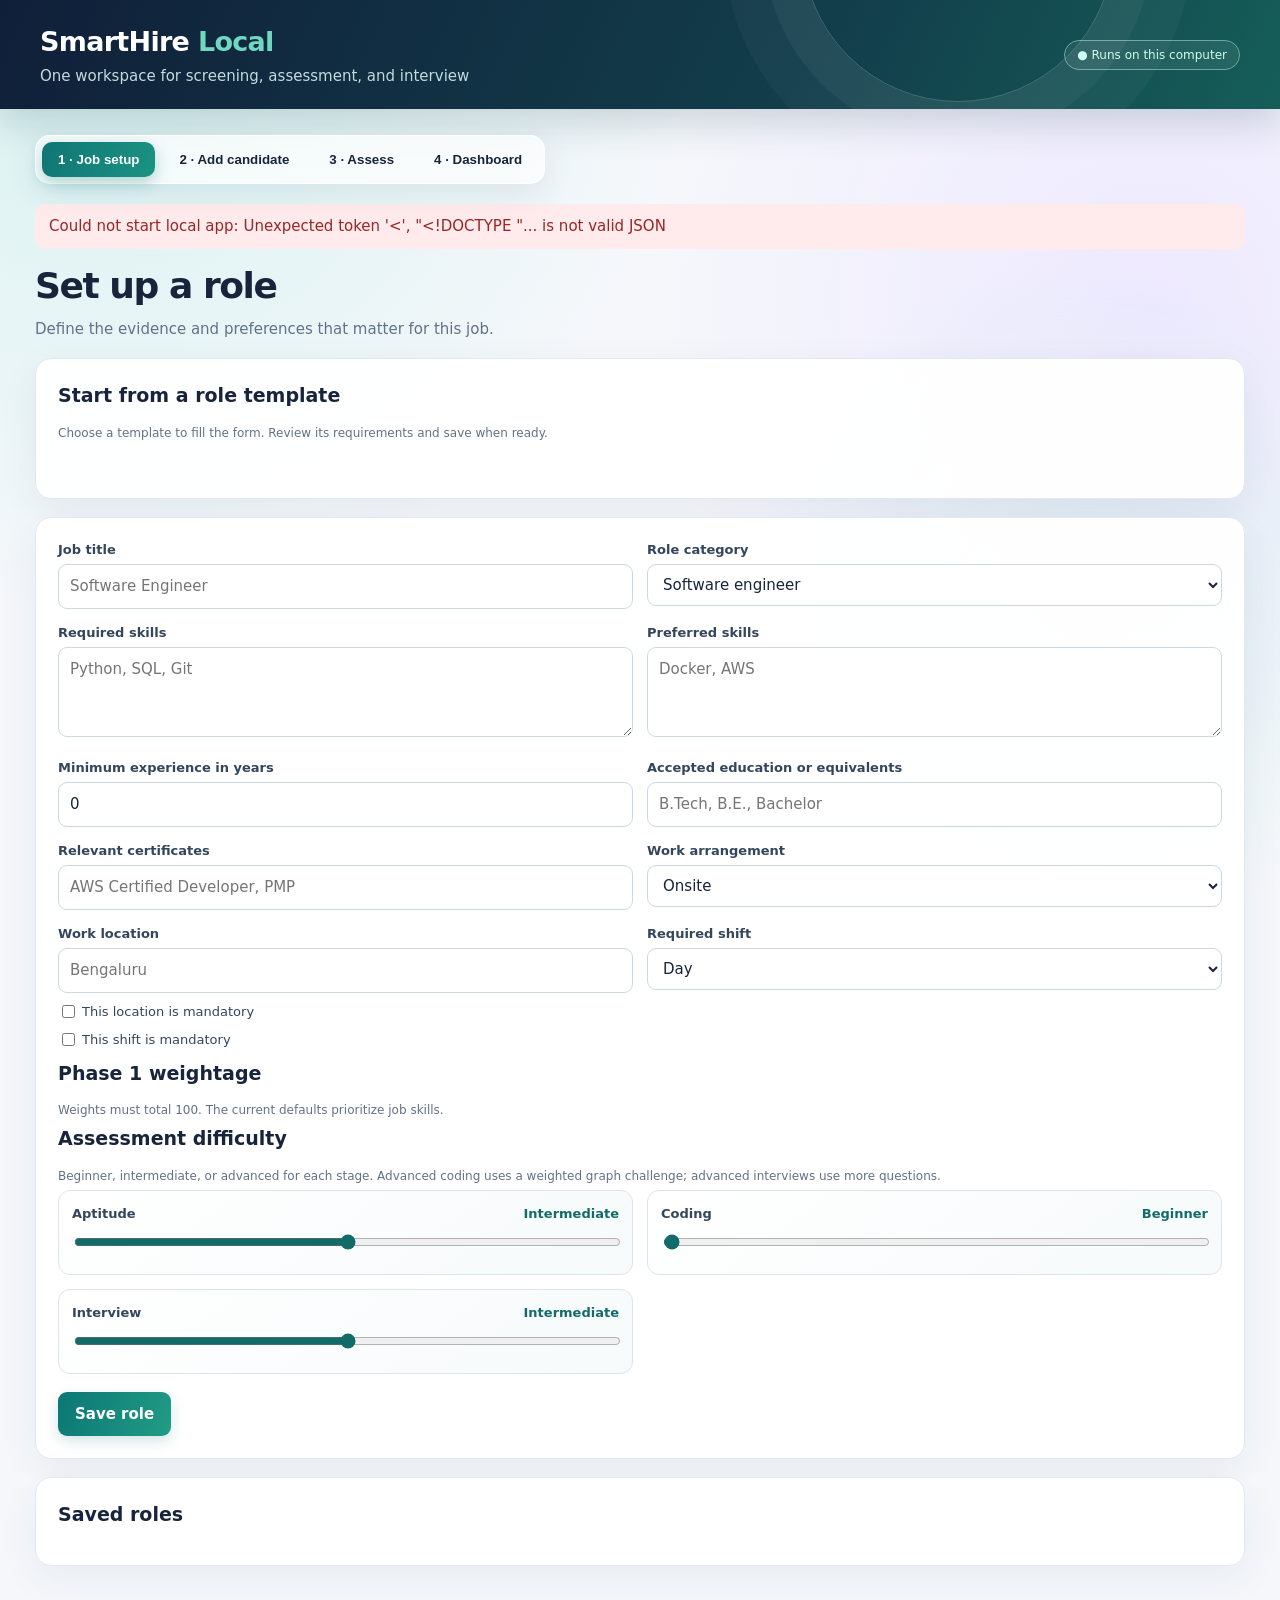
==== app/unified/index.html @ 8191da88 "Initial SmartHire Local project" ====
<!doctype html>
<html lang="en">
<head>
  <meta charset="utf-8">
  <meta name="viewport" content="width=device-width, initial-scale=1">
  <title>SmartHire Local</title>
  <style>
    :root{--ink:#18243b;--muted:#637187;--line:#dce4ec;--brand:#126b69;--soft:#e9f5f2;--bg:#f4f7fa;--white:#fff;--warn:#985d14}
    *{box-sizing:border-box}body{margin:0;background:var(--bg);color:var(--ink);font:15px/1.5 system-ui,Segoe UI,sans-serif}
    header{background:#102e37;color:white;padding:22px max(24px,calc((100vw - 1200px)/2));display:flex;align-items:center;justify-content:space-between;gap:18px}
    header h1{font-size:24px;margin:0;letter-spacing:-.5px}header p{margin:2px 0 0;color:#c3dadd}.badge{border:1px solid #6ba99e;border-radius:20px;padding:5px 12px;color:#c8fff0;font-size:12px;white-space:nowrap}
    main{max-width:1200px;margin:26px auto;padding:0 20px 60px}nav{display:flex;flex-wrap:wrap;gap:8px;margin-bottom:20px}
    nav button{border:1px solid var(--line);background:white;padding:10px 16px;border-radius:10px;color:var(--ink);cursor:pointer;font-weight:600}
    nav button.active{background:var(--brand);color:white;border-color:var(--brand)}.page{display:none}.page.active{display:block}
    .hero{display:flex;justify-content:space-between;align-items:end;gap:18px;margin-bottom:18px}.hero h2{font-size:27px;margin:0}.hero p{color:var(--muted);margin:5px 0 0}
    .grid{display:grid;grid-template-columns:repeat(2,minmax(0,1fr));gap:18px}.card{background:white;border:1px solid var(--line);border-radius:16px;padding:22px;box-shadow:0 4px 18px #19304709;margin-bottom:18px}
    .card h3{margin:0 0 14px;font-size:19px}.full{grid-column:1/-1}.formgrid{display:grid;grid-template-columns:repeat(2,minmax(0,1fr));gap:14px}label{display:block;font-weight:600;font-size:13px;margin-bottom:5px;color:#33465c}
    input,select,textarea{width:100%;border:1px solid #cbd7e3;border-radius:9px;padding:10px 11px;background:white;color:var(--ink);font:inherit}textarea{min-height:90px;resize:vertical}input[type=checkbox]{width:auto;margin-right:7px}
    .check{display:flex;align-items:center;font-weight:500;margin:9px 0}.help{font-size:12px;color:var(--muted);margin:5px 0}.button{border:0;background:var(--brand);color:white;border-radius:9px;padding:11px 17px;font:inherit;font-weight:650;cursor:pointer}.button:disabled{opacity:.5;cursor:not-allowed}.button.secondary{background:#e9f0f4;color:#1f3d50}.button.light{background:white;color:var(--brand);border:1px solid #a9cdc6}.actions{display:flex;gap:8px;flex-wrap:wrap;margin-top:18px}
    .notice{padding:11px 14px;border-radius:10px;background:#fff4df;color:#795014;margin:10px 0}.success{background:#e7f6ed;color:#175f3b}.error{background:#ffebeb;color:#9b2525}.hidden{display:none!important}
    table{width:100%;border-collapse:collapse}th,td{text-align:left;padding:11px 10px;border-bottom:1px solid var(--line);vertical-align:top}th{font-size:12px;text-transform:uppercase;letter-spacing:.06em;color:var(--muted)}td button{white-space:nowrap}.score{font-weight:800;color:var(--brand);font-size:19px}.pill{display:inline-block;border-radius:20px;padding:3px 9px;background:var(--soft);color:#176661;font-size:12px;font-weight:700}.pill.warn{background:#fff2df;color:#8c580c}
    .breakdown{display:grid;grid-template-columns:repeat(2,minmax(0,1fr));gap:10px}.metric{border:1px solid var(--line);padding:13px;border-radius:10px}.metric strong{float:right;color:var(--brand)}.metric p{margin:7px 0 0;color:var(--muted);font-size:13px}.metric small{display:block;color:#718293;margin-top:6px}
    .stepbar{display:flex;gap:8px;flex-wrap:wrap;margin:15px 0}.stepbar span{padding:7px 11px;border-radius:20px;background:#e9eef3;color:#566a7a;font-size:13px}.stepbar .done{background:#dff3e8;color:#23684c}
    .difficulty{border:1px solid var(--line);border-radius:12px;padding:13px}.difficulty output{float:right;color:var(--brand);font-weight:750}.difficulty input{padding:0;accent-color:var(--brand)}
    .card,.metric,.question{animation:rise .35s ease both}@keyframes rise{from{opacity:0;transform:translateY(8px)}to{opacity:1;transform:translateY(0)}}
    .interviewer{display:flex;align-items:center;gap:18px;padding:18px;background:linear-gradient(120deg,#102e37,#176b69);color:#fff;border-radius:14px;margin:12px 0}.interviewer-orb{width:72px;height:72px;border-radius:50%;flex:none;background:radial-gradient(circle at 35% 30%,#c8fff0,#4bb8a8 50%,#16706e);box-shadow:0 0 0 8px #ffffff18,0 0 28px #67dccc66;animation:breathe 2.5s ease-in-out infinite}.interviewer.speaking .interviewer-orb{animation:breathe .5s ease-in-out infinite}.interviewer p{margin:3px 0;color:#d4efea}@keyframes breathe{50%{transform:scale(1.09);box-shadow:0 0 0 14px #ffffff18,0 0 36px #67dccc99}}
    @media(prefers-reduced-motion:reduce){.card,.metric,.question,.interviewer-orb{animation:none}html{scroll-behavior:auto}}
    .question{padding:15px;border:1px solid var(--line);border-radius:10px;margin-bottom:12px}.question h4{margin:0 0 10px}.options label{font-weight:400;font-size:14px;margin:7px 0}.options input{width:auto;margin-right:8px}pre{white-space:pre-wrap;background:#eff3f7;padding:11px;border-radius:8px;overflow:auto}#codeInput{min-height:260px;font:13px/1.45 Consolas,monospace;background:#17243a;color:#e8f5ff;border-color:#17243a}
    body{background:radial-gradient(circle at 7% 0%,#d7f2f0 0,transparent 30%),radial-gradient(circle at 90% 18%,#eee9ff 0,transparent 28%),#f5f7fb;min-height:100vh}
    body::before{content:"";position:fixed;inset:-20%;z-index:-1;pointer-events:none;background:radial-gradient(circle at 75% 62%,#b9e8de55,transparent 22%);animation:ambient 14s ease-in-out infinite alternate}
    header{position:relative;overflow:hidden;background:linear-gradient(115deg,#101f39,#123e4b 64%,#155e58);box-shadow:0 14px 38px #0c34412d}
    header::after{content:"";position:absolute;width:310px;height:310px;right:13%;top:-210px;border:1px solid #ffffff35;border-radius:50%;box-shadow:0 0 0 38px #ffffff0b,0 0 0 78px #ffffff09;animation:float 9s ease-in-out infinite}
    header h1{font-size:27px;letter-spacing:-.7px}header .badge{background:#ffffff13;backdrop-filter:blur(6px)}main{max-width:1250px}
    nav{padding:6px;background:#ffffffaf;border:1px solid #ffffffeb;border-radius:15px;box-shadow:0 9px 30px #2c537019;backdrop-filter:blur(14px);width:max-content;max-width:100%}
    nav button{border:0;background:transparent;transition:background .2s,transform .2s,box-shadow .2s}nav button:hover{transform:translateY(-2px)}nav button.active{background:linear-gradient(110deg,#107575,#1b9382);box-shadow:0 6px 16px #137b7350}
    .hero h2{font-size:clamp(26px,3vw,36px);letter-spacing:-.04em}.hero p{font-size:15px}
    .card{background:#fffffff0;border-color:#e1e8ef;box-shadow:0 12px 38px #203d5c10;backdrop-filter:blur(10px);transition:box-shadow .25s,transform .25s}.card:hover{box-shadow:0 16px 45px #203d5c19}
    .metric,.difficulty{background:linear-gradient(145deg,#fff,#f6fafb);transition:transform .22s,border-color .22s,box-shadow .22s}.metric:hover,.difficulty:hover{transform:translateY(-3px);border-color:#9dd4ce;box-shadow:0 10px 18px #256e6816}
    .button{background:linear-gradient(110deg,#0a7774,#229c85);box-shadow:0 5px 14px #137b7330;transition:transform .2s,box-shadow .2s,filter .2s}.button:hover:not(:disabled){transform:translateY(-2px);box-shadow:0 9px 22px #137b7344;filter:saturate(1.1)}.button:active:not(:disabled){transform:translateY(0)}.button.secondary,.button.light{box-shadow:none}
    input:focus-visible,select:focus-visible,textarea:focus-visible,button:focus-visible{outline:3px solid #53bfb0;outline-offset:2px}input[type=range]{cursor:pointer;height:24px}
    .page.active{animation:pageIn .36s ease both}.stepbar span{transition:background .3s,color .3s,transform .3s}.stepbar .done{transform:translateY(-2px);box-shadow:0 5px 12px #2c946b1c}
    .camera-stage{position:relative;width:min(100%,360px);margin:12px 0;overflow:hidden;border-radius:14px;background:#17243a;box-shadow:0 12px 25px #15293c29}.camera-stage video{display:block;width:100%;margin:0!important}.face-box{position:absolute;border:3px solid #62f2ca;border-radius:14px;box-shadow:0 0 0 999px #091e351e,0 0 16px #66f7cc;transition:all .25s;pointer-events:none}.face-box::before,.face-box::after{content:"";position:absolute;left:0;right:0;height:2px;background:#99ffe1;box-shadow:0 0 12px #99ffe1;animation:scan 2s ease-in-out infinite}.face-box::after{animation-delay:1s}
    .face-score{font-size:13px;font-weight:700;color:#15776a}.preset-grid{display:grid;grid-template-columns:repeat(3,minmax(0,1fr));gap:11px;margin:12px 0 22px}.preset-card{text-align:left;min-height:86px;border:1px solid #c8dcd9;border-radius:12px;background:#f7fcfb;padding:14px;color:#173e43;cursor:pointer;transition:transform .2s,border-color .2s,box-shadow .2s}.preset-card:hover{transform:translateY(-3px);border-color:#58b6a6;box-shadow:0 8px 22px #197b6b21}.preset-card small{display:block;color:#617a7e;margin-top:5px}
    .analysis-head{display:flex;justify-content:space-between;align-items:flex-start;gap:16px;flex-wrap:wrap}.analysis-head h3{margin:0}.analysis-total{font-size:30px;font-weight:800;color:var(--brand);line-height:1}.phase-grid{display:grid;grid-template-columns:repeat(4,minmax(0,1fr));gap:12px;margin:18px 0}.phase-card{padding:17px;border:1px solid var(--line);border-radius:13px;background:#f8fcfb}.phase-card h4{margin:0 0 8px}.phase-card .raw-score{font-size:23px;font-weight:800;color:#135d62}.phase-card p{font-size:12px;color:var(--muted);min-height:37px}.score-track{height:8px;border-radius:10px;background:#e0eaed;overflow:hidden;margin:11px 0}.score-fill{height:100%;background:linear-gradient(90deg,#107774,#4fc8a3);border-radius:10px;transition:width .5s ease}.contribution{font-size:13px;font-weight:700;color:#176b67}.analysis-summary{padding-left:24px;line-height:1.55}.analysis-summary li{padding:7px 0;border-bottom:1px solid var(--line)}.analysis-summary li:last-child{border:0}.analysis-detail{margin-top:14px;padding:11px 14px;border:1px solid var(--line);border-radius:10px}.analysis-detail summary{cursor:pointer;font-weight:700}.analysis-detail .metric{margin-top:10px}.analysis-selected{background:#e4f5ef!important;color:#12685f!important}
    .review-rubric{border-left:4px solid #d69c42;background:#fff8e8;padding:12px 16px;border-radius:9px;margin:14px 0}.review-rubric ol{margin:7px 0 0;padding-left:20px}.interview-rating{max-width:380px;margin-top:8px}
    @keyframes pageIn{from{opacity:0;transform:translateY(12px)}to{opacity:1;transform:translateY(0)}}@keyframes ambient{to{transform:translate(-5%,4%) scale(1.12)}}@keyframes float{50%{transform:translateY(18px)}}@keyframes scan{0%,100%{top:8%}50%{top:88%}}
    @media(max-width:900px){.phase-grid{grid-template-columns:repeat(2,minmax(0,1fr))}}@media(max-width:780px){.grid,.formgrid,.breakdown,.preset-grid{grid-template-columns:1fr}.hero{display:block}header{padding:18px 20px}table{display:block;overflow-x:auto}nav{width:100%}}@media(max-width:540px){.phase-grid{grid-template-columns:1fr}}
    @media(prefers-reduced-motion:reduce){*,*::before,*::after{animation:none!important;transition:none!important;scroll-behavior:auto!important}}
  </style>
</head>
<body>
<header><div><h1>SmartHire <span style="color:#71d7c0">Local</span></h1><p>One workspace for screening, assessment, and interview</p></div><span class="badge">● Runs on this computer</span></header>
<main>
  <nav id="nav"><button data-page="jobs" class="active">1 · Job setup</button><button data-page="candidates">2 · Add candidate</button><button data-page="assess">3 · Assess</button><button data-page="dashboard">4 · Dashboard</button></nav>
  <div id="message" class="hidden"></div>

  <section id="jobs" class="page active">
    <div class="hero"><div><h2>Set up a role</h2><p>Define the evidence and preferences that matter for this job.</p></div></div>
    <div class="card"><h3>Start from a role template</h3><p class="help">Choose a template to fill the form. Review its requirements and save when ready.</p><div id="rolePresets" class="preset-grid"></div></div>
    <form id="jobForm" class="card">
      <div class="formgrid">
        <div><label>Job title</label><input name="title" placeholder="Software Engineer" required></div>
        <div><label>Role category</label><select name="role"><option value="swe">Software engineer</option><option value="backend">Backend</option><option value="ds">Data science</option><option value="ml">Machine learning</option><option value="data_eng">Data engineering</option><option value="general">General</option></select></div>
        <div><label>Required skills</label><textarea name="required_skills" placeholder="Python, SQL, Git"></textarea></div>
        <div><label>Preferred skills</label><textarea name="preferred_skills" placeholder="Docker, AWS"></textarea></div>
        <div><label>Minimum experience in years</label><input name="min_experience" type="number" min="0" step="0.5" value="0"></div>
        <div><label>Accepted education or equivalents</label><input name="education" placeholder="B.Tech, B.E., Bachelor"></div>
        <div><label>Relevant certificates</label><input name="certificates" placeholder="AWS Certified Developer, PMP"></div>
        <div><label>Work arrangement</label><select name="work_mode"><option value="onsite">Onsite</option><option value="hybrid">Hybrid</option><option value="remote">Remote</option></select></div>
        <div><label>Work location</label><input name="location" placeholder="Bengaluru"></div>
        <div><label>Required shift</label><select name="shift"><option value="day">Day</option><option value="night">Night</option><option value="rotating">Rotating</option></select></div>
      </div>
      <label class="check"><input name="location_required" type="checkbox">This location is mandatory</label>
      <label class="check"><input name="shift_required" type="checkbox">This shift is mandatory</label>
      <h3>Phase 1 weightage</h3><p class="help">Weights must total 100. The current defaults prioritize job skills.</p>
      <div class="formgrid" id="weightFields"></div>
      <h3>Assessment difficulty</h3><p class="help">Beginner, intermediate, or advanced for each stage. Advanced coding uses a weighted graph challenge; advanced interviews use more questions.</p>
      <div class="formgrid">
        <div class="difficulty"><label for="aptitudeDifficulty">Aptitude <output id="aptitudeDifficultyValue">Intermediate</output></label><input id="aptitudeDifficulty" name="difficulty_aptitude" type="range" min="1" max="3" value="2"></div>
        <div class="difficulty"><label for="codingDifficulty">Coding <output id="codingDifficultyValue">Beginner</output></label><input id="codingDifficulty" name="difficulty_coding" type="range" min="1" max="3" value="1"></div>
        <div class="difficulty"><label for="interviewDifficulty">Interview <output id="interviewDifficultyValue">Intermediate</output></label><input id="interviewDifficulty" name="difficulty_interview" type="range" min="1" max="3" value="2"></div>
      </div>
      <div class="actions"><button class="button" type="submit">Save role</button></div>
    </form>
    <div class="card"><h3>Saved roles</h3><div id="jobList"></div></div>
  </section>

  <section id="candidates" class="page">
    <div class="hero"><div><h2>Add a candidate</h2><p>Use a PDF or paste resume text, then confirm details a resume cannot reliably provide.</p></div></div>
    <div class="card"><h3>Example resumes</h3><p class="help">Fictitious sample candidates for a quick offline walkthrough. Choose one to fill this form, then select a matching role.</p><div id="resumeExamples" class="preset-grid"></div></div>
    <form id="candidateForm" class="card">
      <div class="formgrid">
        <div><label>Role</label><select name="job_id" id="candidateJob" required></select></div>
        <div><label>Candidate name</label><input name="name" placeholder="Name shown in reports"></div>
        <div><label>Email</label><input name="email" type="email" placeholder="Optional if on resume"></div>
        <div><label>PDF resume</label><input name="resume" type="file" accept=".pdf,application/pdf"></div>
        <div class="full"><label>Or paste resume text</label><textarea name="resume_text" placeholder="Useful for a fully offline quick demo"></textarea></div>
        <div><label>Current location</label><input name="location" placeholder="Bengaluru"></div>
        <div><label>Preferred work location</label><input name="preferred_location" placeholder="Bengaluru"></div>
        <div><label>Education details or equivalent</label><input name="education" placeholder="Optional candidate confirmation"></div>
        <div><label>Certificates held</label><input name="certificates" placeholder="Optional candidate confirmation"></div>
        <div><label>Available shifts</label><select name="shifts"><option value="">Needs confirmation</option><option value="day">Day</option><option value="night">Night</option><option value="rotating">Rotating</option><option value="flexible">Flexible</option><option value="day, night">Day and night</option></select></div>
        <div><label class="check" style="margin-top:27px"><input name="willing_to_relocate" type="checkbox">Willing to relocate</label></div>
      </div>
      <p class="help">The PDF is parsed in memory. Extracted text and candidate details are saved in local SQLite for this demo.</p>
      <div class="actions"><button class="button" type="submit">Screen candidate</button></div>
    </form>
  </section>

  <section id="assess" class="page">
    <div class="hero"><div><h2>Candidate assessment</h2><p>Each phase uses the same candidate record and saves progress locally.</p></div></div>
    <div class="card"><label>Select candidate</label><select id="assessmentCandidate"></select><div id="stageBar" class="stepbar"></div></div>
    <div id="assessmentDetail"></div>
    <div id="facePanel" class="card hidden"><h3>Automatic face comparison</h3><p class="help">With candidate consent, add a reference photo. The local model draws a face box and compares three webcam frames as the candidate moves gently side to side. The score is cosine similarity, not a calibrated probability. Face data stays in memory until the app closes.</p><div class="formgrid"><div><label>Reference photo</label><input id="facePhoto" type="file" accept="image/*"><label class="check"><input id="faceConsent" type="checkbox">Candidate consent confirmed</label><button class="button secondary" id="faceEnroll">Add reference</button><p id="faceScore" class="face-score"></p></div><div><div class="camera-stage"><video id="faceVideo" autoplay muted playsinline class="hidden"></video><div id="faceBox" class="face-box hidden"></div></div><div class="actions"><button class="button secondary" id="faceCamera">Start camera</button><button class="button" id="faceVerify" disabled>Verify identity</button></div></div></div><p id="faceStatus" class="notice">No check completed.</p></div>
    <div id="aptitudePanel" class="card hidden"><h3>Aptitude test</h3><p class="help">12 questions, 15 minutes. Unanswered questions count as incorrect.</p><div id="aptitudeQuestions"></div><div class="actions"><button class="button" id="aptitudeSubmit">Submit aptitude test</button><span id="aptitudeTimer"></span></div></div>
    <div id="codingPanel" class="card hidden"><h3 id="problemTitle">Coding challenge</h3><p class="notice">Local demo runner: submit only code you trust. Python execution here is time-limited but is not a secure sandbox.</p><div id="problemDescription"></div><label>Python solution</label><textarea id="codeInput" spellcheck="false"></textarea><div class="actions"><button class="button" id="codingSubmit">Run test cases and submit</button></div></div>
    <div id="interviewPanel" class="card hidden"><h3>Offline interview</h3><p class="help">Play the question through an installed Windows voice when available. Type your answer or record it for local Whisper transcription. Answers are recorded for a recruiter to rate with a structured rubric; answer length does not earn points.</p><div class="interviewer" id="interviewerAvatar"><div class="interviewer-orb" aria-hidden="true"></div><div><strong>SmartHire interviewer</strong><p id="interviewProgress"></p></div></div><h3 id="interviewQuestion"></h3><div class="actions"><button class="button secondary" id="speakQuestion">Play question aloud</button><button class="button secondary" id="cameraToggle">Turn camera on</button><button class="button secondary" id="recordToggle">Record answer</button><span id="recordStatus" class="help"></span></div><video id="interviewVideo" autoplay muted playsinline class="hidden" style="width:min(100%,360px);border-radius:10px;margin:12px 0;background:#17243a"></video><p class="help">Camera preview stays in this browser. Video is not analyzed or saved.</p><label>Your answer</label><textarea id="interviewAnswer" placeholder="Give a specific example and describe the outcome"></textarea><div class="actions"><button class="button" id="interviewNext">Submit answer</button></div></div>
  </section>

  <section id="dashboard" class="page">
    <div class="hero"><div><h2>Recruiter dashboard</h2><p>Review scores, missing evidence, and completed assessments.</p></div><button class="button light" id="refreshBtn">Refresh</button></div>
    <div class="card"><label>Filter by role</label><select id="dashboardJob"></select><div style="overflow-x:auto"><table><thead><tr><th>Candidate</th><th>Role</th><th>Resume</th><th>Aptitude</th><th>Coding</th><th>Interview</th><th>Overall</th><th>Review</th></tr></thead><tbody id="candidateRows"></tbody></table></div></div>
    <div id="analysisPanel" class="card hidden" aria-live="polite"></div>
  </section>
</main>
<script>
  const $ = id => document.getElementById(id);
  const esc = value => String(value ?? '').replace(/[&<>"']/g, ch => ({'&':'&amp;','<':'&lt;','>':'&gt;','"':'&quot;',"'":'&#39;'}[ch]));
  let state = {jobs:[],candidates:[],weights:{},role_presets:[],resume_examples:[]};
  let activeCandidate = null, dashboardCandidate = null, aptitudeQuestions = null, aptitudeDeadline = null, aptitudeTimer = null;
  let cameraStream = null, faceStream = null, facePreviewTimer = null, facePreviewBusy = false, microphoneStream = null, recorder = null, questionAudio = null, audioChunks = [];
  const labels = {skills:'Skills',experience:'Experience',education:'Education',certificates:'Certificates',location:'Location',shift:'Shift'};
  function message(text,kind='success'){const box=$('message');box.className='notice '+kind;box.textContent=text;window.scrollTo({top:0,behavior:'smooth'});}
  function page(name){document.querySelectorAll('.page').forEach(x=>x.classList.toggle('active',x.id===name));document.querySelectorAll('nav button').forEach(x=>x.classList.toggle('active',x.dataset.page===name));if(name==='assess')renderAssessment();if(name==='dashboard')renderDashboard();}
  document.querySelectorAll('nav button').forEach(button=>button.onclick=()=>page(button.dataset.page));
  async function api(url,options={}){const response=await fetch(url,options);let body=await response.json();if(!response.ok)throw Error(body.error||'Request failed');return body;}
  const jsonPost=(url,data)=>api(url,{method:'POST',headers:{'Content-Type':'application/json'},body:JSON.stringify(data)});
  async function refresh(){state=await api('/api/state');renderJobs();renderExamples();renderSelects();renderDashboard();renderAssessment();}
  function renderJobs(){
    $('jobList').innerHTML=state.jobs.length?state.jobs.map(j=>`<div class="metric"><b>${esc(j.title)}</b> · ${esc(j.work_mode)} · ${esc(j.location||'any location')} · ${esc(j.shift)} shift<br><small>Required: ${esc(j.required_skills.join(', ')||'none')} · Education: ${esc(j.education.join(', ')||'any')} · Certificates: ${esc(j.certificates.join(', ')||'none')}</small></div>`).join(''):'No roles yet. Create one above.';
    $('rolePresets').innerHTML=state.role_presets.map((role,i)=>`<button type="button" class="preset-card" data-preset="${i}"><strong>${esc(role.name)}</strong><small>${esc(role.work_mode)} · ${esc(role.shift)} shift</small></button>`).join('');
    document.querySelectorAll('[data-preset]').forEach(button=>button.onclick=()=>{const role=state.role_presets[Number(button.dataset.preset)],form=$('jobForm');for(const [key,value] of Object.entries(role)){if(key==='name'||key==='difficulty')continue;if(form.elements[key])form.elements[key].value=value}for(const [key,value] of Object.entries(role.difficulty))$(key+'Difficulty').value=value;updateDifficultyLabels();form.scrollIntoView({behavior:'smooth'});message(`${role.name} template loaded. Review and save the role.`)});
  }
  function renderExamples(){
    $('resumeExamples').innerHTML=state.resume_examples.map((sample,i)=>`<div class="preset-card"><strong>${esc(sample.name)}</strong><small>${esc(sample.role_hint)} · ${esc(sample.location)}</small><div class="actions"><button type="button" class="button secondary" data-sample="${i}">Use example</button><a class="button light" href="/api/examples/${encodeURIComponent(sample.id)}.pdf">PDF</a></div></div>`).join('');
    document.querySelectorAll('[data-sample]').forEach(button=>button.onclick=()=>{const sample=state.resume_examples[Number(button.dataset.sample)],form=$('candidateForm');for(const key of ['name','email','location','preferred_location','education','certificates','shifts','resume_text'])form.elements[key].value=sample[key]||'';form.elements.resume.value='';message(`${sample.name} example loaded. Select a role and screen the candidate.`);form.scrollIntoView({behavior:'smooth'})});
  }
  function renderSelects(){
    const options=state.jobs.map(j=>`<option value="${esc(j.id)}">${esc(j.title)}</option>`).join('');
    const oldJob=$('candidateJob').value;$('candidateJob').innerHTML=options;if(state.jobs.some(j=>j.id===oldJob))$('candidateJob').value=oldJob;
    const old=$('assessmentCandidate').value;$('assessmentCandidate').innerHTML='<option value="">Select candidate</option>'+state.candidates.map(c=>`<option value="${esc(c.id)}">${esc(c.name)} — ${esc((state.jobs.find(j=>j.id===c.job_id)||{}).title||'Role')}</option>`).join('');if(state.candidates.some(c=>c.id===old))$('assessmentCandidate').value=old;else if(activeCandidate)$('assessmentCandidate').value=activeCandidate;
    const filter=$('dashboardJob').value;$('dashboardJob').innerHTML='<option value="">All roles</option>'+options;if(filter)$('dashboardJob').value=filter;
  }
  function renderDashboard(){
    const jobFilter=$('dashboardJob').value;
    const sorted=state.candidates.filter(c=>!jobFilter||c.job_id===jobFilter).sort((a,b)=>(b.overall.score??b.phase1.score)-(a.overall.score??a.phase1.score));
    $('candidateRows').innerHTML=sorted.map(c=>{const j=state.jobs.find(x=>x.id===c.job_id)||{};const s=c.stages||{};return `<tr><td><b>${esc(c.name)}</b><br><small>${esc(c.email)}</small><br><button class="button secondary ${dashboardCandidate===c.id?'analysis-selected':''}" data-analyze="${esc(c.id)}">View analysis</button></td><td>${esc(j.title)}</td><td>${c.phase1.score}%</td><td>${s.aptitude?.score??'Pending'}</td><td>${s.coding?.score??'Pending'}</td><td>${s.interview?s.interview.score===null?'Review needed':s.interview.score:'Pending'}</td><td><span class="score">${c.overall.score===null?s.interview?'Pending review':'Pending':c.overall.score+'%'}</span></td><td><span class="pill ${c.phase1.review.length?'warn':''}">${esc(c.phase1.status)}</span></td></tr>`}).join('')||'<tr><td colspan="8">No candidates yet.</td></tr>';
    document.querySelectorAll('[data-analyze]').forEach(b=>b.onclick=()=>showDashboardAnalysis(b.dataset.analyze,true));
    if(dashboardCandidate&&sorted.some(c=>c.id===dashboardCandidate))showDashboardAnalysis(dashboardCandidate,false);else $('analysisPanel').classList.add('hidden');
  }
  async function showDashboardAnalysis(id,scroll){
    dashboardCandidate=id;
    document.querySelectorAll('[data-analyze]').forEach(button=>button.classList.toggle('analysis-selected',button.dataset.analyze===id));
    const panel=$('analysisPanel');panel.classList.remove('hidden');panel.innerHTML='<h3>Loading candidate analysis…</h3>';
    try{
      const analysis=await api(`/api/candidates/${encodeURIComponent(id)}/analysis`);
      if(dashboardCandidate!==id)return;
      const candidate=state.candidates.find(c=>c.id===id)||{},job=state.jobs.find(j=>j.id===candidate.job_id)||{};
      const phases=analysis.phases.map(phase=>`<div class="phase-card"><h4>${esc(phase.label)}</h4><div class="raw-score">${phase.score===null?'Pending':esc(phase.score)+'%'}</div><div class="score-track"><div class="score-fill" style="width:${phase.score===null?0:Math.max(0,Math.min(100,Number(phase.score)))}%"></div></div><div class="contribution">${phase.contribution===null?'Awaiting result':esc(phase.contribution)+' points'} of ${esc(phase.weight)} possible</div><p>${esc(phase.detail)}</p></div>`).join('');
      const criteria=Object.entries(analysis.resume_criteria).map(([key,item])=>`<div class="metric"><b>${esc(labels[key]||key)}</b><strong>${esc(item.score)}/${esc(item.max)}</strong><p>${esc(item.reason)}</p></div>`).join('');
      const answers=analysis.interview_answers.map((item,i)=>`<div class="metric"><b>Question ${i+1} · ${item.score===null?'Needs rating':esc(item.score)+'%'}</b><p>${esc(item.question)}</p><small>${esc(item.answer)}</small><label for="rating-${i}">Recruiter rubric rating</label><select id="rating-${i}" class="interview-rating" data-rating="${i}"><option value="">Choose a rating</option>${analysis.interview_rubric.map((label,rating)=>`<option value="${rating}" ${item.rating===rating?'selected':''}>${esc(label)}</option>`).join('')}</select></div>`).join('');
      const reviewBox=analysis.interview_answers.length?`<div class="review-rubric"><strong>${analysis.interview_review_status==='reviewed'?'Recruiter-rated interview':'Interview score withdrawn until recruiter review'}</strong><p class="help">Rate relevance, correctness, specificity and evidence in each answer. A long answer does not earn points by itself. Earlier length/keyword percentages have been retired.</p><div class="actions"><button class="button" id="saveInterviewRatings">${analysis.interview_review_status==='reviewed'?'Update ratings':'Save ratings and calculate interview score'}</button></div></div>`:'';
      panel.innerHTML=`<div class="analysis-head"><div><h3>${esc(candidate.name)} · Score analysis</h3><p class="help">${esc(job.title||'Role')} · Each contribution equals phase score × phase weight.</p></div><div><div class="analysis-total">${analysis.overall.score===null?'Pending review':esc(analysis.overall.score)+'%'}</div><a class="button light" href="/api/candidates/${encodeURIComponent(id)}/report.pdf">Download PDF report</a></div></div><div class="phase-grid">${phases}</div><h3>Five-point candidate summary</h3><ol class="analysis-summary">${analysis.summary.map(point=>`<li>${esc(point)}</li>`).join('')}</ol><details class="analysis-detail"><summary>Resume criteria and reasons</summary><div class="breakdown">${criteria}</div></details>${answers?`<details class="analysis-detail" open><summary>Interview answers and rubric</summary>${reviewBox}${answers}</details>`:''}<p class="help">Interview points appear in the overall score only after a recruiter rates each answer with the stated rubric. No automatic answer-quality model is bundled.</p>`;
      const saveRatings=panel.querySelector('#saveInterviewRatings');if(saveRatings)saveRatings.onclick=async()=>{const selects=[...panel.querySelectorAll('[data-rating]')];if(selects.some(select=>select.value==='')){message('Rate every interview answer from 0 to 4.','error');return}try{saveRatings.disabled=true;await jsonPost(`/api/candidates/${encodeURIComponent(id)}/interview/review`,{ratings:selects.map(select=>Number(select.value))});state=await api('/api/state');renderDashboard();message('Recruiter ratings saved. The overall score has been recalculated.')}catch(error){message(error.message,'error')}finally{saveRatings.disabled=false}};
      if(scroll)panel.scrollIntoView({behavior:'smooth',block:'start'});
    }catch(error){if(dashboardCandidate===id)panel.innerHTML=`<div class="notice error">${esc(error.message)}</div>`}
  }
  function renderAssessment(){
    const id=$('assessmentCandidate').value||activeCandidate;
    const c=state.candidates.find(x=>x.id===id);
    $('aptitudePanel').classList.add('hidden');$('codingPanel').classList.add('hidden');$('interviewPanel').classList.add('hidden');$('facePanel').classList.add('hidden');
    if(!c){$('stageBar').innerHTML='';$('assessmentDetail').innerHTML='<div class="card">Select a candidate to continue.</div>';return;}
    activeCandidate=c.id;
    $('facePanel').classList.remove('hidden');const check=c.face_check||{};$('faceStatus').textContent=check.status==='match'?'MATCH · camera face and reference passed the local comparison.':check.status==='no_match'?'NO MATCH · camera face differs from the reference.':check.status==='inconclusive'?'INCONCLUSIVE · capture again with visible side-to-side motion.':'No check completed.';$('faceScore').textContent=check.match_score!=null?`Match score: ${check.match_score}% cosine similarity (not identity probability)`:'';if(check.box)drawFaceBox(check.box);
    const stage=c.stages||{};
    $('stageBar').innerHTML=['Resume','Aptitude','Coding','Interview'].map((x,i)=>`<span class="${i===0||stage[x.toLowerCase()]?'done':''}">${i+1}. ${x}</span>`).join('');
    const parts=Object.entries(c.phase1.breakdown).map(([key,v])=>`<div class="metric"><span>${esc(labels[key])}</span><strong>${v.score}/${v.max}</strong><p>${esc(v.reason)}</p>${Object.entries(v.evidence||{}).map(([term,snippet])=>`<small><b>${esc(term)}:</b> ${esc(snippet||'Candidate supplied')}</small>`).join('')}</div>`).join('');
    const notes=c.phase1.review.length?`<div class="notice">Confirm before a hiring decision: ${esc(c.phase1.review.join('; '))}</div>`:'<div class="notice success">All Phase 1 preferences are recorded. Review source evidence before deciding.</div>';
    $('assessmentDetail').innerHTML=`<div class="card"><h3>${esc(c.name)} · Resume match <span class="score">${c.phase1.score}%</span></h3>${notes}<div class="breakdown">${parts}</div><div class="actions"><a class="button light" href="/api/candidates/${encodeURIComponent(c.id)}/report.pdf">Download report</a>${!stage.aptitude?'<button class="button" id="startAptitude">Start aptitude</button>':''}${!stage.coding?'<button class="button secondary" id="startCoding">Open coding</button>':''}${!stage.interview?'<button class="button secondary" id="startInterview">Start interview</button>':''}</div></div>`;
    if($('startAptitude'))$('startAptitude').onclick=startAptitude;if($('startCoding'))$('startCoding').onclick=startCoding;if($('startInterview'))$('startInterview').onclick=startInterview;
  }
  $('assessmentCandidate').onchange=()=>{activeCandidate=$('assessmentCandidate').value;renderAssessment()};$('dashboardJob').onchange=renderDashboard;$('refreshBtn').onclick=refresh;
  $('faceEnroll').onclick=async()=>{if(!activeCandidate)return;const photo=$('facePhoto').files[0];if(!photo||!$('faceConsent').checked){message('Choose a reference photo and confirm candidate consent.','error');return}const form=new FormData();form.append('photo',photo);form.append('consent','true');try{await api(`/api/candidates/${activeCandidate}/face/enroll`,{method:'POST',body:form});$('faceStatus').textContent='Reference ready for this app session. Start the camera and check the candidate.';$('faceVerify').disabled=!faceStream;message('Reference face prepared in memory.')}catch(e){message(e.message,'error')}};
  function drawFaceBox(box){const overlay=$('faceBox');overlay.style.left=`${box.x*100}%`;overlay.style.top=`${box.y*100}%`;overlay.style.width=`${box.width*100}%`;overlay.style.height=`${box.height*100}%`;overlay.classList.remove('hidden')}
  async function previewFace(){if(!faceStream||facePreviewBusy||!activeCandidate)return;facePreviewBusy=true;try{const frame=await faceFrame(),form=new FormData();form.append('frame',frame,'preview.jpg');const result=await api(`/api/candidates/${activeCandidate}/face/preview`,{method:'POST',body:form});drawFaceBox(result.box);if(result.match_score!=null)$('faceScore').textContent=`Live match score: ${result.match_score}% cosine similarity (not identity probability)`}catch(e){$('faceBox').classList.add('hidden')}finally{facePreviewBusy=false}}
  $('faceCamera').onclick=async()=>{try{if(faceStream){clearInterval(facePreviewTimer);faceStream.getTracks().forEach(t=>t.stop());faceStream=null;$('faceVideo').srcObject=null;$('faceVideo').classList.add('hidden');$('faceBox').classList.add('hidden');$('faceCamera').textContent='Start camera';$('faceVerify').disabled=true;return}if(!$('faceConsent').checked){message('Confirm candidate consent and add a reference photo first.','error');return}faceStream=await navigator.mediaDevices.getUserMedia({video:{width:{ideal:640},height:{ideal:480}}});$('faceVideo').srcObject=faceStream;$('faceVideo').classList.remove('hidden');$('faceCamera').textContent='Stop camera';$('faceVerify').disabled=false;facePreviewTimer=setInterval(previewFace,1500)}catch(e){message('Camera unavailable: '+e.message,'error')}};
  function faceFrame(){return new Promise((resolve,reject)=>{const video=$('faceVideo'),canvas=document.createElement('canvas');if(!video.videoWidth)return reject(Error('Wait for the camera image to appear.'));canvas.width=Math.min(video.videoWidth,640);canvas.height=Math.round(video.videoHeight*canvas.width/video.videoWidth);canvas.getContext('2d').drawImage(video,0,0,canvas.width,canvas.height);canvas.toBlob(blob=>blob?resolve(blob):reject(Error('Could not capture the camera frame.')),'image/jpeg',0.83)})}
  $('faceVerify').onclick=async()=>{if(!faceStream||!activeCandidate)return;const id=activeCandidate;$('faceVerify').disabled=true;try{const form=new FormData();for(let i=0;i<3;i++){if(i){$('faceStatus').textContent=i===1?'Move gently to one side…':'Move gently to the other side…';await new Promise(resolve=>setTimeout(resolve,1200))}form.append('frames',await faceFrame(),`frame-${i}.jpg`)}$('faceStatus').textContent='Comparing locally…';const result=await api(`/api/candidates/${id}/face/verify`,{method:'POST',body:form});drawFaceBox(result.box);$('faceScore').textContent=`Match score: ${result.match_score}% cosine similarity (not identity probability)`;$('faceStatus').textContent=result.status==='match'?'MATCH · camera face and reference passed the local comparison.':result.status==='no_match'?'NO MATCH · camera face differs from the reference.':'INCONCLUSIVE · capture again with visible motion.';await refresh()}catch(e){$('faceStatus').textContent='INCONCLUSIVE · '+e.message;message(e.message,'error')}finally{$('faceVerify').disabled=!faceStream}};
  $('jobForm').onsubmit=async event=>{event.preventDefault();const f=new FormData(event.target);let weights={};for(const key of Object.keys(state.weights))weights[key]=Number(f.get('weight_'+key));const data=Object.fromEntries(f.entries());data.weights=weights;data.difficulty={aptitude:Number(f.get('difficulty_aptitude')),coding:Number(f.get('difficulty_coding')),interview:Number(f.get('difficulty_interview'))};data.location_required=f.has('location_required');data.shift_required=f.has('shift_required');try{await jsonPost('/api/jobs',data);message('Role saved. Add a candidate next.');event.target.reset();updateDifficultyLabels();await refresh();page('candidates')}catch(e){message(e.message,'error')}};
  $('candidateForm').onsubmit=async event=>{event.preventDefault();const data=new FormData(event.target);data.set('willing_to_relocate',data.has('willing_to_relocate')?'true':'false');try{const response=await fetch('/api/candidates',{method:'POST',body:data});const c=await response.json();if(!response.ok)throw Error(c.error||'Could not process resume');activeCandidate=c.id;message('Candidate screened and saved locally.');event.target.reset();await refresh();$('assessmentCandidate').value=c.id;page('assess')}catch(e){message(e.message,'error')}};
  async function startAptitude(){try{const data=await jsonPost(`/api/candidates/${activeCandidate}/aptitude/start`,{});aptitudeQuestions=data.questions;$('aptitudePanel').querySelector('h3').textContent=`Aptitude test · ${data.difficulty}`;$('aptitudeQuestions').innerHTML=data.questions.map((q,i)=>`<div class="question"><h4>${i+1}. ${esc(q.question)}</h4><div class="options">${q.options.map(option=>`<label><input type="radio" name="q_${esc(q.id)}" value="${esc(option)}">${esc(option)}</label>`).join('')}</div></div>`).join('');$('aptitudePanel').classList.remove('hidden');aptitudeDeadline=Date.now()+data.time_limit_minutes*60000;clearInterval(aptitudeTimer);aptitudeTimer=setInterval(()=>{const left=Math.max(0,Math.ceil((aptitudeDeadline-Date.now())/1000));$('aptitudeTimer').textContent=`${Math.floor(left/60)}:${String(left%60).padStart(2,'0')} remaining`;if(!left){clearInterval(aptitudeTimer);submitAptitude()}},1000);$('aptitudePanel').scrollIntoView({behavior:'smooth'})}catch(e){message(e.message,'error')}}
  async function submitAptitude(){if(!aptitudeQuestions)return;const answers={};for(const q of aptitudeQuestions){const selected=document.querySelector(`input[name="q_${q.id}"]:checked`);if(selected)answers[q.id]=selected.value}try{const c=await jsonPost(`/api/candidates/${activeCandidate}/aptitude/submit`,{answers});aptitudeQuestions=null;clearInterval(aptitudeTimer);message(`Aptitude submitted: ${c.stages.aptitude.score}%.`);await refresh()}catch(e){message(e.message,'error')}}
  $('aptitudeSubmit').onclick=submitAptitude;
  async function startCoding(){try{const p=await api(`/api/candidates/${activeCandidate}/coding/problem`);$('problemTitle').textContent=p.title+' · '+p.difficulty;$('problemDescription').innerHTML=`<p>${esc(p.description).replace(/\n/g,'<br>')}</p><h4>Examples</h4>${p.examples.map(e=>`<pre>Input: ${esc(e.input)}\nOutput: ${esc(e.output)}</pre>`).join('')}`;$('codeInput').value=p.starter_code_python;$('codingPanel').classList.remove('hidden');$('codingPanel').scrollIntoView({behavior:'smooth'})}catch(e){message(e.message,'error')}}
  $('codingSubmit').onclick=async()=>{if(!confirm('Run this Python code locally? Only submit code you trust.'))return;try{$('codingSubmit').disabled=true;const c=await jsonPost(`/api/candidates/${activeCandidate}/coding/submit`,{source_code:$('codeInput').value});message(`Coding submitted: ${c.stages.coding.passed}/${c.stages.coding.total} test cases passed.`);await refresh()}catch(e){message(e.message,'error')}finally{$('codingSubmit').disabled=false}};
  async function startInterview(){try{const data=await jsonPost(`/api/candidates/${activeCandidate}/interview/start`,{});showInterviewQuestion(data);$('interviewPanel').classList.remove('hidden');$('interviewPanel').scrollIntoView({behavior:'smooth'})}catch(e){message(e.message,'error')}}
  function stopQuestionAudio(){if(questionAudio){questionAudio.pause();URL.revokeObjectURL(questionAudio.src);questionAudio=null}$('interviewerAvatar').classList.remove('speaking')}
  function showInterviewQuestion(data){stopQuestionAudio();$('interviewProgress').textContent=`Question ${data.position} of ${data.total}`;$('interviewQuestion').textContent=data.question;$('interviewAnswer').value=''}
  $('speakQuestion').onclick=async()=>{if(!activeCandidate)return;try{stopQuestionAudio();const response=await fetch(`/api/candidates/${activeCandidate}/interview/question.wav`);if(!response.ok){const body=await response.json();throw Error(body.error||'Speech unavailable')}const url=URL.createObjectURL(await response.blob());questionAudio=new Audio(url);questionAudio.onended=stopQuestionAudio;$('interviewerAvatar').classList.add('speaking');await questionAudio.play()}catch(e){stopQuestionAudio();message(e.message,'error')}};
  $('cameraToggle').onclick=async()=>{try{if(cameraStream){cameraStream.getTracks().forEach(t=>t.stop());cameraStream=null;$('interviewVideo').srcObject=null;$('interviewVideo').classList.add('hidden');$('cameraToggle').textContent='Turn camera on'}else{cameraStream=await navigator.mediaDevices.getUserMedia({video:true});$('interviewVideo').srcObject=cameraStream;$('interviewVideo').classList.remove('hidden');$('cameraToggle').textContent='Turn camera off'}}catch(e){message('Camera unavailable: '+e.message,'error')}};
  $('recordToggle').onclick=async()=>{try{if(recorder&&recorder.state==='recording'){recorder.stop();$('recordToggle').disabled=true;$('recordStatus').textContent='Transcribing locally…';return}microphoneStream=await navigator.mediaDevices.getUserMedia({audio:true});audioChunks=[];recorder=new MediaRecorder(microphoneStream);recorder.ondataavailable=e=>{if(e.data.size)audioChunks.push(e.data)};recorder.onstop=async()=>{microphoneStream.getTracks().forEach(t=>t.stop());try{const form=new FormData();form.append('audio',new Blob(audioChunks,{type:recorder.mimeType||'audio/webm'}),'answer.webm');const response=await fetch('/api/transcribe',{method:'POST',body:form});const result=await response.json();if(!response.ok)throw Error(result.error||'Transcription failed');$('interviewAnswer').value=[$('interviewAnswer').value,result.text].filter(Boolean).join(' ').trim();$('recordStatus').textContent=result.text?'Transcript added. Please review it.':'No speech detected; type your answer.'}catch(e){message(e.message,'error');$('recordStatus').textContent=''}finally{$('recordToggle').disabled=false;$('recordToggle').textContent='Record answer'}};recorder.start();$('recordToggle').textContent='Stop recording';$('recordStatus').textContent='Recording…'}catch(e){message('Microphone unavailable: '+e.message,'error')}};
  $('interviewNext').onclick=async()=>{if(recorder&&recorder.state==='recording'){message('Stop recording and review the transcript before submitting.','error');return}try{const result=await jsonPost(`/api/candidates/${activeCandidate}/interview/answer`,{answer:$('interviewAnswer').value});if(result.done){stopQuestionAudio();if(cameraStream){cameraStream.getTracks().forEach(t=>t.stop());cameraStream=null;$('interviewVideo').srcObject=null}message('Interview answers recorded. Open View analysis in the dashboard to rate them with the rubric.');await refresh()}else showInterviewQuestion(result)}catch(e){message(e.message,'error')}};
  function updateDifficultyLabels(){for(const key of ['aptitude','coding','interview'])$(key+'DifficultyValue').textContent=['Beginner','Intermediate','Advanced'][Number($(key+'Difficulty').value)-1]}
  document.querySelectorAll('input[type=range]').forEach(input=>input.addEventListener('input',updateDifficultyLabels));
  async function boot(){try{await refresh();$('weightFields').innerHTML=Object.entries(state.weights).map(([key,value])=>`<div><label>${esc(labels[key])} (%)</label><input type="number" name="weight_${esc(key)}" min="0" max="100" step="1" value="${value}" required></div>`).join('');updateDifficultyLabels()}catch(e){message('Could not start local app: '+e.message,'error')}}boot();
</script>
</body>
</html>
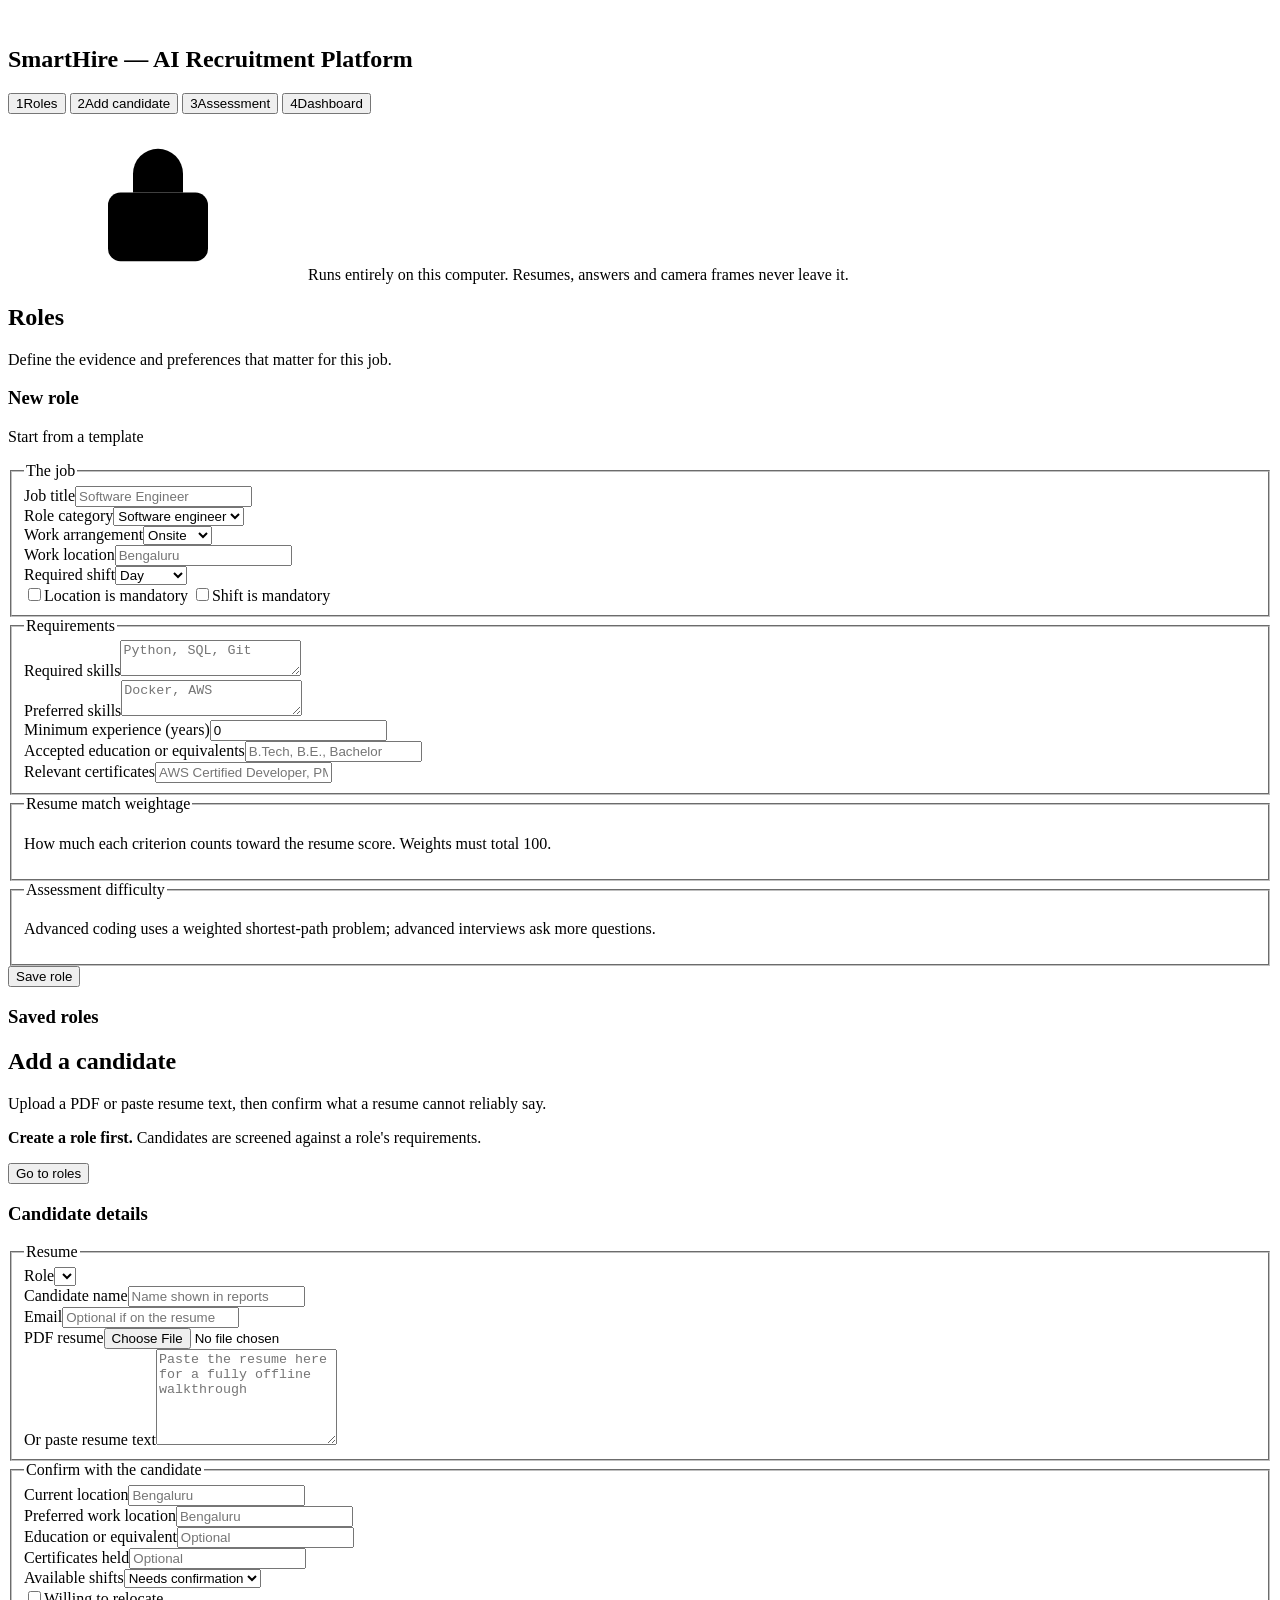
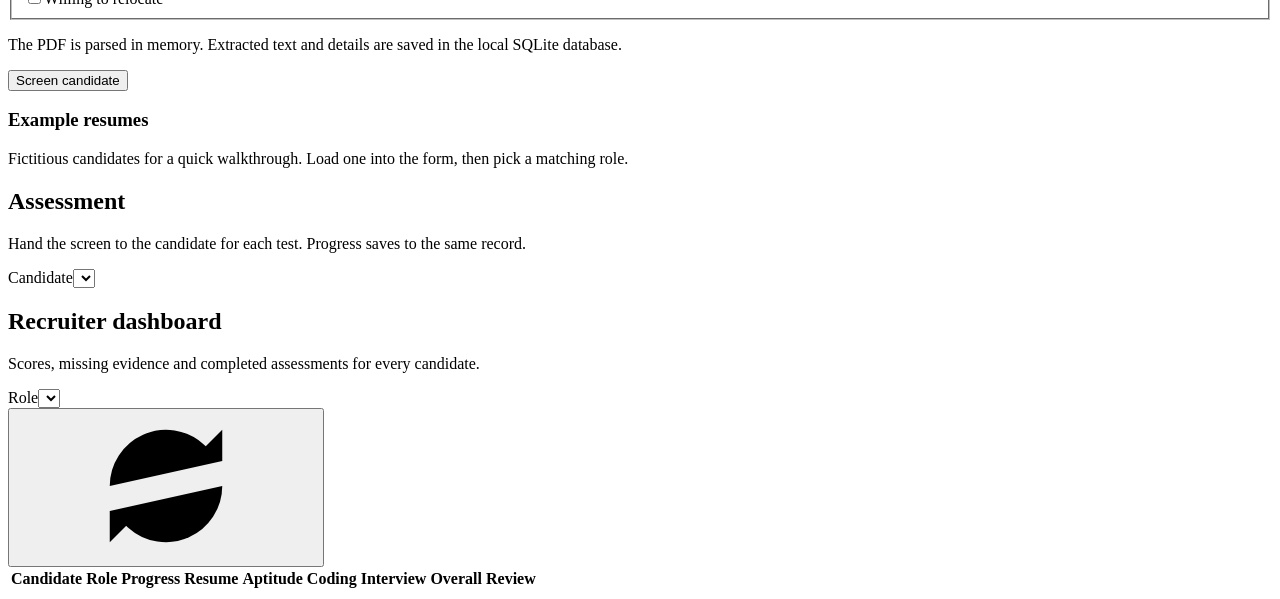
==== commit c9825a3d: "Redesign SmartHire UI with the "Index file" design system Replace the generic gradient/glass UI with" ====
--- a/app/unified/index.html
+++ b/app/unified/index.html
@@ -3,216 +3,255 @@
 <head>
   <meta charset="utf-8">
   <meta name="viewport" content="width=device-width, initial-scale=1">
-  <title>SmartHire Local</title>
-  <style>
-    :root{--ink:#18243b;--muted:#637187;--line:#dce4ec;--brand:#126b69;--soft:#e9f5f2;--bg:#f4f7fa;--white:#fff;--warn:#985d14}
-    *{box-sizing:border-box}body{margin:0;background:var(--bg);color:var(--ink);font:15px/1.5 system-ui,Segoe UI,sans-serif}
-    header{background:#102e37;color:white;padding:22px max(24px,calc((100vw - 1200px)/2));display:flex;align-items:center;justify-content:space-between;gap:18px}
-    header h1{font-size:24px;margin:0;letter-spacing:-.5px}header p{margin:2px 0 0;color:#c3dadd}.badge{border:1px solid #6ba99e;border-radius:20px;padding:5px 12px;color:#c8fff0;font-size:12px;white-space:nowrap}
-    main{max-width:1200px;margin:26px auto;padding:0 20px 60px}nav{display:flex;flex-wrap:wrap;gap:8px;margin-bottom:20px}
-    nav button{border:1px solid var(--line);background:white;padding:10px 16px;border-radius:10px;color:var(--ink);cursor:pointer;font-weight:600}
-    nav button.active{background:var(--brand);color:white;border-color:var(--brand)}.page{display:none}.page.active{display:block}
-    .hero{display:flex;justify-content:space-between;align-items:end;gap:18px;margin-bottom:18px}.hero h2{font-size:27px;margin:0}.hero p{color:var(--muted);margin:5px 0 0}
-    .grid{display:grid;grid-template-columns:repeat(2,minmax(0,1fr));gap:18px}.card{background:white;border:1px solid var(--line);border-radius:16px;padding:22px;box-shadow:0 4px 18px #19304709;margin-bottom:18px}
-    .card h3{margin:0 0 14px;font-size:19px}.full{grid-column:1/-1}.formgrid{display:grid;grid-template-columns:repeat(2,minmax(0,1fr));gap:14px}label{display:block;font-weight:600;font-size:13px;margin-bottom:5px;color:#33465c}
-    input,select,textarea{width:100%;border:1px solid #cbd7e3;border-radius:9px;padding:10px 11px;background:white;color:var(--ink);font:inherit}textarea{min-height:90px;resize:vertical}input[type=checkbox]{width:auto;margin-right:7px}
-    .check{display:flex;align-items:center;font-weight:500;margin:9px 0}.help{font-size:12px;color:var(--muted);margin:5px 0}.button{border:0;background:var(--brand);color:white;border-radius:9px;padding:11px 17px;font:inherit;font-weight:650;cursor:pointer}.button:disabled{opacity:.5;cursor:not-allowed}.button.secondary{background:#e9f0f4;color:#1f3d50}.button.light{background:white;color:var(--brand);border:1px solid #a9cdc6}.actions{display:flex;gap:8px;flex-wrap:wrap;margin-top:18px}
-    .notice{padding:11px 14px;border-radius:10px;background:#fff4df;color:#795014;margin:10px 0}.success{background:#e7f6ed;color:#175f3b}.error{background:#ffebeb;color:#9b2525}.hidden{display:none!important}
-    table{width:100%;border-collapse:collapse}th,td{text-align:left;padding:11px 10px;border-bottom:1px solid var(--line);vertical-align:top}th{font-size:12px;text-transform:uppercase;letter-spacing:.06em;color:var(--muted)}td button{white-space:nowrap}.score{font-weight:800;color:var(--brand);font-size:19px}.pill{display:inline-block;border-radius:20px;padding:3px 9px;background:var(--soft);color:#176661;font-size:12px;font-weight:700}.pill.warn{background:#fff2df;color:#8c580c}
-    .breakdown{display:grid;grid-template-columns:repeat(2,minmax(0,1fr));gap:10px}.metric{border:1px solid var(--line);padding:13px;border-radius:10px}.metric strong{float:right;color:var(--brand)}.metric p{margin:7px 0 0;color:var(--muted);font-size:13px}.metric small{display:block;color:#718293;margin-top:6px}
-    .stepbar{display:flex;gap:8px;flex-wrap:wrap;margin:15px 0}.stepbar span{padding:7px 11px;border-radius:20px;background:#e9eef3;color:#566a7a;font-size:13px}.stepbar .done{background:#dff3e8;color:#23684c}
-    .difficulty{border:1px solid var(--line);border-radius:12px;padding:13px}.difficulty output{float:right;color:var(--brand);font-weight:750}.difficulty input{padding:0;accent-color:var(--brand)}
-    .card,.metric,.question{animation:rise .35s ease both}@keyframes rise{from{opacity:0;transform:translateY(8px)}to{opacity:1;transform:translateY(0)}}
-    .interviewer{display:flex;align-items:center;gap:18px;padding:18px;background:linear-gradient(120deg,#102e37,#176b69);color:#fff;border-radius:14px;margin:12px 0}.interviewer-orb{width:72px;height:72px;border-radius:50%;flex:none;background:radial-gradient(circle at 35% 30%,#c8fff0,#4bb8a8 50%,#16706e);box-shadow:0 0 0 8px #ffffff18,0 0 28px #67dccc66;animation:breathe 2.5s ease-in-out infinite}.interviewer.speaking .interviewer-orb{animation:breathe .5s ease-in-out infinite}.interviewer p{margin:3px 0;color:#d4efea}@keyframes breathe{50%{transform:scale(1.09);box-shadow:0 0 0 14px #ffffff18,0 0 36px #67dccc99}}
-    @media(prefers-reduced-motion:reduce){.card,.metric,.question,.interviewer-orb{animation:none}html{scroll-behavior:auto}}
-    .question{padding:15px;border:1px solid var(--line);border-radius:10px;margin-bottom:12px}.question h4{margin:0 0 10px}.options label{font-weight:400;font-size:14px;margin:7px 0}.options input{width:auto;margin-right:8px}pre{white-space:pre-wrap;background:#eff3f7;padding:11px;border-radius:8px;overflow:auto}#codeInput{min-height:260px;font:13px/1.45 Consolas,monospace;background:#17243a;color:#e8f5ff;border-color:#17243a}
-    body{background:radial-gradient(circle at 7% 0%,#d7f2f0 0,transparent 30%),radial-gradient(circle at 90% 18%,#eee9ff 0,transparent 28%),#f5f7fb;min-height:100vh}
-    body::before{content:"";position:fixed;inset:-20%;z-index:-1;pointer-events:none;background:radial-gradient(circle at 75% 62%,#b9e8de55,transparent 22%);animation:ambient 14s ease-in-out infinite alternate}
-    header{position:relative;overflow:hidden;background:linear-gradient(115deg,#101f39,#123e4b 64%,#155e58);box-shadow:0 14px 38px #0c34412d}
-    header::after{content:"";position:absolute;width:310px;height:310px;right:13%;top:-210px;border:1px solid #ffffff35;border-radius:50%;box-shadow:0 0 0 38px #ffffff0b,0 0 0 78px #ffffff09;animation:float 9s ease-in-out infinite}
-    header h1{font-size:27px;letter-spacing:-.7px}header .badge{background:#ffffff13;backdrop-filter:blur(6px)}main{max-width:1250px}
-    nav{padding:6px;background:#ffffffaf;border:1px solid #ffffffeb;border-radius:15px;box-shadow:0 9px 30px #2c537019;backdrop-filter:blur(14px);width:max-content;max-width:100%}
-    nav button{border:0;background:transparent;transition:background .2s,transform .2s,box-shadow .2s}nav button:hover{transform:translateY(-2px)}nav button.active{background:linear-gradient(110deg,#107575,#1b9382);box-shadow:0 6px 16px #137b7350}
-    .hero h2{font-size:clamp(26px,3vw,36px);letter-spacing:-.04em}.hero p{font-size:15px}
-    .card{background:#fffffff0;border-color:#e1e8ef;box-shadow:0 12px 38px #203d5c10;backdrop-filter:blur(10px);transition:box-shadow .25s,transform .25s}.card:hover{box-shadow:0 16px 45px #203d5c19}
-    .metric,.difficulty{background:linear-gradient(145deg,#fff,#f6fafb);transition:transform .22s,border-color .22s,box-shadow .22s}.metric:hover,.difficulty:hover{transform:translateY(-3px);border-color:#9dd4ce;box-shadow:0 10px 18px #256e6816}
-    .button{background:linear-gradient(110deg,#0a7774,#229c85);box-shadow:0 5px 14px #137b7330;transition:transform .2s,box-shadow .2s,filter .2s}.button:hover:not(:disabled){transform:translateY(-2px);box-shadow:0 9px 22px #137b7344;filter:saturate(1.1)}.button:active:not(:disabled){transform:translateY(0)}.button.secondary,.button.light{box-shadow:none}
-    input:focus-visible,select:focus-visible,textarea:focus-visible,button:focus-visible{outline:3px solid #53bfb0;outline-offset:2px}input[type=range]{cursor:pointer;height:24px}
-    .page.active{animation:pageIn .36s ease both}.stepbar span{transition:background .3s,color .3s,transform .3s}.stepbar .done{transform:translateY(-2px);box-shadow:0 5px 12px #2c946b1c}
-    .camera-stage{position:relative;width:min(100%,360px);margin:12px 0;overflow:hidden;border-radius:14px;background:#17243a;box-shadow:0 12px 25px #15293c29}.camera-stage video{display:block;width:100%;margin:0!important}.face-box{position:absolute;border:3px solid #62f2ca;border-radius:14px;box-shadow:0 0 0 999px #091e351e,0 0 16px #66f7cc;transition:all .25s;pointer-events:none}.face-box::before,.face-box::after{content:"";position:absolute;left:0;right:0;height:2px;background:#99ffe1;box-shadow:0 0 12px #99ffe1;animation:scan 2s ease-in-out infinite}.face-box::after{animation-delay:1s}
-    .face-score{font-size:13px;font-weight:700;color:#15776a}.preset-grid{display:grid;grid-template-columns:repeat(3,minmax(0,1fr));gap:11px;margin:12px 0 22px}.preset-card{text-align:left;min-height:86px;border:1px solid #c8dcd9;border-radius:12px;background:#f7fcfb;padding:14px;color:#173e43;cursor:pointer;transition:transform .2s,border-color .2s,box-shadow .2s}.preset-card:hover{transform:translateY(-3px);border-color:#58b6a6;box-shadow:0 8px 22px #197b6b21}.preset-card small{display:block;color:#617a7e;margin-top:5px}
-    .analysis-head{display:flex;justify-content:space-between;align-items:flex-start;gap:16px;flex-wrap:wrap}.analysis-head h3{margin:0}.analysis-total{font-size:30px;font-weight:800;color:var(--brand);line-height:1}.phase-grid{display:grid;grid-template-columns:repeat(4,minmax(0,1fr));gap:12px;margin:18px 0}.phase-card{padding:17px;border:1px solid var(--line);border-radius:13px;background:#f8fcfb}.phase-card h4{margin:0 0 8px}.phase-card .raw-score{font-size:23px;font-weight:800;color:#135d62}.phase-card p{font-size:12px;color:var(--muted);min-height:37px}.score-track{height:8px;border-radius:10px;background:#e0eaed;overflow:hidden;margin:11px 0}.score-fill{height:100%;background:linear-gradient(90deg,#107774,#4fc8a3);border-radius:10px;transition:width .5s ease}.contribution{font-size:13px;font-weight:700;color:#176b67}.analysis-summary{padding-left:24px;line-height:1.55}.analysis-summary li{padding:7px 0;border-bottom:1px solid var(--line)}.analysis-summary li:last-child{border:0}.analysis-detail{margin-top:14px;padding:11px 14px;border:1px solid var(--line);border-radius:10px}.analysis-detail summary{cursor:pointer;font-weight:700}.analysis-detail .metric{margin-top:10px}.analysis-selected{background:#e4f5ef!important;color:#12685f!important}
-    .review-rubric{border-left:4px solid #d69c42;background:#fff8e8;padding:12px 16px;border-radius:9px;margin:14px 0}.review-rubric ol{margin:7px 0 0;padding-left:20px}.interview-rating{max-width:380px;margin-top:8px}
-    @keyframes pageIn{from{opacity:0;transform:translateY(12px)}to{opacity:1;transform:translateY(0)}}@keyframes ambient{to{transform:translate(-5%,4%) scale(1.12)}}@keyframes float{50%{transform:translateY(18px)}}@keyframes scan{0%,100%{top:8%}50%{top:88%}}
-    @media(max-width:900px){.phase-grid{grid-template-columns:repeat(2,minmax(0,1fr))}}@media(max-width:780px){.grid,.formgrid,.breakdown,.preset-grid{grid-template-columns:1fr}.hero{display:block}header{padding:18px 20px}table{display:block;overflow-x:auto}nav{width:100%}}@media(max-width:540px){.phase-grid{grid-template-columns:1fr}}
-    @media(prefers-reduced-motion:reduce){*,*::before,*::after{animation:none!important;transition:none!important;scroll-behavior:auto!important}}
-  </style>
+  <title>SmartHire</title>
+  <link rel="icon" href="/static/favicon.svg" type="image/svg+xml">
+  <link rel="preload" href="/static/fonts/libre-franklin.woff2" as="font" type="font/woff2" crossorigin>
+  <link rel="stylesheet" href="/static/app.css">
 </head>
 <body>
-<header><div><h1>SmartHire <span style="color:#71d7c0">Local</span></h1><p>One workspace for screening, assessment, and interview</p></div><span class="badge">● Runs on this computer</span></header>
-<main>
-  <nav id="nav"><button data-page="jobs" class="active">1 · Job setup</button><button data-page="candidates">2 · Add candidate</button><button data-page="assess">3 · Assess</button><button data-page="dashboard">4 · Dashboard</button></nav>
-  <div id="message" class="hidden"></div>
-
-  <section id="jobs" class="page active">
-    <div class="hero"><div><h2>Set up a role</h2><p>Define the evidence and preferences that matter for this job.</p></div></div>
-    <div class="card"><h3>Start from a role template</h3><p class="help">Choose a template to fill the form. Review its requirements and save when ready.</p><div id="rolePresets" class="preset-grid"></div></div>
-    <form id="jobForm" class="card">
-      <div class="formgrid">
-        <div><label>Job title</label><input name="title" placeholder="Software Engineer" required></div>
-        <div><label>Role category</label><select name="role"><option value="swe">Software engineer</option><option value="backend">Backend</option><option value="ds">Data science</option><option value="ml">Machine learning</option><option value="data_eng">Data engineering</option><option value="general">General</option></select></div>
-        <div><label>Required skills</label><textarea name="required_skills" placeholder="Python, SQL, Git"></textarea></div>
-        <div><label>Preferred skills</label><textarea name="preferred_skills" placeholder="Docker, AWS"></textarea></div>
-        <div><label>Minimum experience in years</label><input name="min_experience" type="number" min="0" step="0.5" value="0"></div>
-        <div><label>Accepted education or equivalents</label><input name="education" placeholder="B.Tech, B.E., Bachelor"></div>
-        <div><label>Relevant certificates</label><input name="certificates" placeholder="AWS Certified Developer, PMP"></div>
-        <div><label>Work arrangement</label><select name="work_mode"><option value="onsite">Onsite</option><option value="hybrid">Hybrid</option><option value="remote">Remote</option></select></div>
-        <div><label>Work location</label><input name="location" placeholder="Bengaluru"></div>
-        <div><label>Required shift</label><select name="shift"><option value="day">Day</option><option value="night">Night</option><option value="rotating">Rotating</option></select></div>
-      </div>
-      <label class="check"><input name="location_required" type="checkbox">This location is mandatory</label>
-      <label class="check"><input name="shift_required" type="checkbox">This shift is mandatory</label>
-      <h3>Phase 1 weightage</h3><p class="help">Weights must total 100. The current defaults prioritize job skills.</p>
-      <div class="formgrid" id="weightFields"></div>
-      <h3>Assessment difficulty</h3><p class="help">Beginner, intermediate, or advanced for each stage. Advanced coding uses a weighted graph challenge; advanced interviews use more questions.</p>
-      <div class="formgrid">
-        <div class="difficulty"><label for="aptitudeDifficulty">Aptitude <output id="aptitudeDifficultyValue">Intermediate</output></label><input id="aptitudeDifficulty" name="difficulty_aptitude" type="range" min="1" max="3" value="2"></div>
-        <div class="difficulty"><label for="codingDifficulty">Coding <output id="codingDifficultyValue">Beginner</output></label><input id="codingDifficulty" name="difficulty_coding" type="range" min="1" max="3" value="1"></div>
-        <div class="difficulty"><label for="interviewDifficulty">Interview <output id="interviewDifficultyValue">Intermediate</output></label><input id="interviewDifficulty" name="difficulty_interview" type="range" min="1" max="3" value="2"></div>
-      </div>
-      <div class="actions"><button class="button" type="submit">Save role</button></div>
-    </form>
-    <div class="card"><h3>Saved roles</h3><div id="jobList"></div></div>
-  </section>
-
-  <section id="candidates" class="page">
-    <div class="hero"><div><h2>Add a candidate</h2><p>Use a PDF or paste resume text, then confirm details a resume cannot reliably provide.</p></div></div>
-    <div class="card"><h3>Example resumes</h3><p class="help">Fictitious sample candidates for a quick offline walkthrough. Choose one to fill this form, then select a matching role.</p><div id="resumeExamples" class="preset-grid"></div></div>
-    <form id="candidateForm" class="card">
-      <div class="formgrid">
-        <div><label>Role</label><select name="job_id" id="candidateJob" required></select></div>
-        <div><label>Candidate name</label><input name="name" placeholder="Name shown in reports"></div>
-        <div><label>Email</label><input name="email" type="email" placeholder="Optional if on resume"></div>
-        <div><label>PDF resume</label><input name="resume" type="file" accept=".pdf,application/pdf"></div>
-        <div class="full"><label>Or paste resume text</label><textarea name="resume_text" placeholder="Useful for a fully offline quick demo"></textarea></div>
-        <div><label>Current location</label><input name="location" placeholder="Bengaluru"></div>
-        <div><label>Preferred work location</label><input name="preferred_location" placeholder="Bengaluru"></div>
-        <div><label>Education details or equivalent</label><input name="education" placeholder="Optional candidate confirmation"></div>
-        <div><label>Certificates held</label><input name="certificates" placeholder="Optional candidate confirmation"></div>
-        <div><label>Available shifts</label><select name="shifts"><option value="">Needs confirmation</option><option value="day">Day</option><option value="night">Night</option><option value="rotating">Rotating</option><option value="flexible">Flexible</option><option value="day, night">Day and night</option></select></div>
-        <div><label class="check" style="margin-top:27px"><input name="willing_to_relocate" type="checkbox">Willing to relocate</label></div>
-      </div>
-      <p class="help">The PDF is parsed in memory. Extracted text and candidate details are saved in local SQLite for this demo.</p>
-      <div class="actions"><button class="button" type="submit">Screen candidate</button></div>
-    </form>
-  </section>
-
-  <section id="assess" class="page">
-    <div class="hero"><div><h2>Candidate assessment</h2><p>Each phase uses the same candidate record and saves progress locally.</p></div></div>
-    <div class="card"><label>Select candidate</label><select id="assessmentCandidate"></select><div id="stageBar" class="stepbar"></div></div>
-    <div id="assessmentDetail"></div>
-    <div id="facePanel" class="card hidden"><h3>Automatic face comparison</h3><p class="help">With candidate consent, add a reference photo. The local model draws a face box and compares three webcam frames as the candidate moves gently side to side. The score is cosine similarity, not a calibrated probability. Face data stays in memory until the app closes.</p><div class="formgrid"><div><label>Reference photo</label><input id="facePhoto" type="file" accept="image/*"><label class="check"><input id="faceConsent" type="checkbox">Candidate consent confirmed</label><button class="button secondary" id="faceEnroll">Add reference</button><p id="faceScore" class="face-score"></p></div><div><div class="camera-stage"><video id="faceVideo" autoplay muted playsinline class="hidden"></video><div id="faceBox" class="face-box hidden"></div></div><div class="actions"><button class="button secondary" id="faceCamera">Start camera</button><button class="button" id="faceVerify" disabled>Verify identity</button></div></div></div><p id="faceStatus" class="notice">No check completed.</p></div>
-    <div id="aptitudePanel" class="card hidden"><h3>Aptitude test</h3><p class="help">12 questions, 15 minutes. Unanswered questions count as incorrect.</p><div id="aptitudeQuestions"></div><div class="actions"><button class="button" id="aptitudeSubmit">Submit aptitude test</button><span id="aptitudeTimer"></span></div></div>
-    <div id="codingPanel" class="card hidden"><h3 id="problemTitle">Coding challenge</h3><p class="notice">Local demo runner: submit only code you trust. Python execution here is time-limited but is not a secure sandbox.</p><div id="problemDescription"></div><label>Python solution</label><textarea id="codeInput" spellcheck="false"></textarea><div class="actions"><button class="button" id="codingSubmit">Run test cases and submit</button></div></div>
-    <div id="interviewPanel" class="card hidden"><h3>Offline interview</h3><p class="help">Play the question through an installed Windows voice when available. Type your answer or record it for local Whisper transcription. Answers are recorded for a recruiter to rate with a structured rubric; answer length does not earn points.</p><div class="interviewer" id="interviewerAvatar"><div class="interviewer-orb" aria-hidden="true"></div><div><strong>SmartHire interviewer</strong><p id="interviewProgress"></p></div></div><h3 id="interviewQuestion"></h3><div class="actions"><button class="button secondary" id="speakQuestion">Play question aloud</button><button class="button secondary" id="cameraToggle">Turn camera on</button><button class="button secondary" id="recordToggle">Record answer</button><span id="recordStatus" class="help"></span></div><video id="interviewVideo" autoplay muted playsinline class="hidden" style="width:min(100%,360px);border-radius:10px;margin:12px 0;background:#17243a"></video><p class="help">Camera preview stays in this browser. Video is not analyzed or saved.</p><label>Your answer</label><textarea id="interviewAnswer" placeholder="Give a specific example and describe the outcome"></textarea><div class="actions"><button class="button" id="interviewNext">Submit answer</button></div></div>
-  </section>
-
-  <section id="dashboard" class="page">
-    <div class="hero"><div><h2>Recruiter dashboard</h2><p>Review scores, missing evidence, and completed assessments.</p></div><button class="button light" id="refreshBtn">Refresh</button></div>
-    <div class="card"><label>Filter by role</label><select id="dashboardJob"></select><div style="overflow-x:auto"><table><thead><tr><th>Candidate</th><th>Role</th><th>Resume</th><th>Aptitude</th><th>Coding</th><th>Interview</th><th>Overall</th><th>Review</th></tr></thead><tbody id="candidateRows"></tbody></table></div></div>
-    <div id="analysisPanel" class="card hidden" aria-live="polite"></div>
-  </section>
-</main>
-<script>
-  const $ = id => document.getElementById(id);
-  const esc = value => String(value ?? '').replace(/[&<>"']/g, ch => ({'&':'&amp;','<':'&lt;','>':'&gt;','"':'&quot;',"'":'&#39;'}[ch]));
-  let state = {jobs:[],candidates:[],weights:{},role_presets:[],resume_examples:[]};
-  let activeCandidate = null, dashboardCandidate = null, aptitudeQuestions = null, aptitudeDeadline = null, aptitudeTimer = null;
-  let cameraStream = null, faceStream = null, facePreviewTimer = null, facePreviewBusy = false, microphoneStream = null, recorder = null, questionAudio = null, audioChunks = [];
-  const labels = {skills:'Skills',experience:'Experience',education:'Education',certificates:'Certificates',location:'Location',shift:'Shift'};
-  function message(text,kind='success'){const box=$('message');box.className='notice '+kind;box.textContent=text;window.scrollTo({top:0,behavior:'smooth'});}
-  function page(name){document.querySelectorAll('.page').forEach(x=>x.classList.toggle('active',x.id===name));document.querySelectorAll('nav button').forEach(x=>x.classList.toggle('active',x.dataset.page===name));if(name==='assess')renderAssessment();if(name==='dashboard')renderDashboard();}
-  document.querySelectorAll('nav button').forEach(button=>button.onclick=()=>page(button.dataset.page));
-  async function api(url,options={}){const response=await fetch(url,options);let body=await response.json();if(!response.ok)throw Error(body.error||'Request failed');return body;}
-  const jsonPost=(url,data)=>api(url,{method:'POST',headers:{'Content-Type':'application/json'},body:JSON.stringify(data)});
-  async function refresh(){state=await api('/api/state');renderJobs();renderExamples();renderSelects();renderDashboard();renderAssessment();}
-  function renderJobs(){
-    $('jobList').innerHTML=state.jobs.length?state.jobs.map(j=>`<div class="metric"><b>${esc(j.title)}</b> · ${esc(j.work_mode)} · ${esc(j.location||'any location')} · ${esc(j.shift)} shift<br><small>Required: ${esc(j.required_skills.join(', ')||'none')} · Education: ${esc(j.education.join(', ')||'any')} · Certificates: ${esc(j.certificates.join(', ')||'none')}</small></div>`).join(''):'No roles yet. Create one above.';
-    $('rolePresets').innerHTML=state.role_presets.map((role,i)=>`<button type="button" class="preset-card" data-preset="${i}"><strong>${esc(role.name)}</strong><small>${esc(role.work_mode)} · ${esc(role.shift)} shift</small></button>`).join('');
-    document.querySelectorAll('[data-preset]').forEach(button=>button.onclick=()=>{const role=state.role_presets[Number(button.dataset.preset)],form=$('jobForm');for(const [key,value] of Object.entries(role)){if(key==='name'||key==='difficulty')continue;if(form.elements[key])form.elements[key].value=value}for(const [key,value] of Object.entries(role.difficulty))$(key+'Difficulty').value=value;updateDifficultyLabels();form.scrollIntoView({behavior:'smooth'});message(`${role.name} template loaded. Review and save the role.`)});
-  }
-  function renderExamples(){
-    $('resumeExamples').innerHTML=state.resume_examples.map((sample,i)=>`<div class="preset-card"><strong>${esc(sample.name)}</strong><small>${esc(sample.role_hint)} · ${esc(sample.location)}</small><div class="actions"><button type="button" class="button secondary" data-sample="${i}">Use example</button><a class="button light" href="/api/examples/${encodeURIComponent(sample.id)}.pdf">PDF</a></div></div>`).join('');
-    document.querySelectorAll('[data-sample]').forEach(button=>button.onclick=()=>{const sample=state.resume_examples[Number(button.dataset.sample)],form=$('candidateForm');for(const key of ['name','email','location','preferred_location','education','certificates','shifts','resume_text'])form.elements[key].value=sample[key]||'';form.elements.resume.value='';message(`${sample.name} example loaded. Select a role and screen the candidate.`);form.scrollIntoView({behavior:'smooth'})});
-  }
-  function renderSelects(){
-    const options=state.jobs.map(j=>`<option value="${esc(j.id)}">${esc(j.title)}</option>`).join('');
-    const oldJob=$('candidateJob').value;$('candidateJob').innerHTML=options;if(state.jobs.some(j=>j.id===oldJob))$('candidateJob').value=oldJob;
-    const old=$('assessmentCandidate').value;$('assessmentCandidate').innerHTML='<option value="">Select candidate</option>'+state.candidates.map(c=>`<option value="${esc(c.id)}">${esc(c.name)} — ${esc((state.jobs.find(j=>j.id===c.job_id)||{}).title||'Role')}</option>`).join('');if(state.candidates.some(c=>c.id===old))$('assessmentCandidate').value=old;else if(activeCandidate)$('assessmentCandidate').value=activeCandidate;
-    const filter=$('dashboardJob').value;$('dashboardJob').innerHTML='<option value="">All roles</option>'+options;if(filter)$('dashboardJob').value=filter;
-  }
-  function renderDashboard(){
-    const jobFilter=$('dashboardJob').value;
-    const sorted=state.candidates.filter(c=>!jobFilter||c.job_id===jobFilter).sort((a,b)=>(b.overall.score??b.phase1.score)-(a.overall.score??a.phase1.score));
-    $('candidateRows').innerHTML=sorted.map(c=>{const j=state.jobs.find(x=>x.id===c.job_id)||{};const s=c.stages||{};return `<tr><td><b>${esc(c.name)}</b><br><small>${esc(c.email)}</small><br><button class="button secondary ${dashboardCandidate===c.id?'analysis-selected':''}" data-analyze="${esc(c.id)}">View analysis</button></td><td>${esc(j.title)}</td><td>${c.phase1.score}%</td><td>${s.aptitude?.score??'Pending'}</td><td>${s.coding?.score??'Pending'}</td><td>${s.interview?s.interview.score===null?'Review needed':s.interview.score:'Pending'}</td><td><span class="score">${c.overall.score===null?s.interview?'Pending review':'Pending':c.overall.score+'%'}</span></td><td><span class="pill ${c.phase1.review.length?'warn':''}">${esc(c.phase1.status)}</span></td></tr>`}).join('')||'<tr><td colspan="8">No candidates yet.</td></tr>';
-    document.querySelectorAll('[data-analyze]').forEach(b=>b.onclick=()=>showDashboardAnalysis(b.dataset.analyze,true));
-    if(dashboardCandidate&&sorted.some(c=>c.id===dashboardCandidate))showDashboardAnalysis(dashboardCandidate,false);else $('analysisPanel').classList.add('hidden');
-  }
-  async function showDashboardAnalysis(id,scroll){
-    dashboardCandidate=id;
-    document.querySelectorAll('[data-analyze]').forEach(button=>button.classList.toggle('analysis-selected',button.dataset.analyze===id));
-    const panel=$('analysisPanel');panel.classList.remove('hidden');panel.innerHTML='<h3>Loading candidate analysis…</h3>';
-    try{
-      const analysis=await api(`/api/candidates/${encodeURIComponent(id)}/analysis`);
-      if(dashboardCandidate!==id)return;
-      const candidate=state.candidates.find(c=>c.id===id)||{},job=state.jobs.find(j=>j.id===candidate.job_id)||{};
-      const phases=analysis.phases.map(phase=>`<div class="phase-card"><h4>${esc(phase.label)}</h4><div class="raw-score">${phase.score===null?'Pending':esc(phase.score)+'%'}</div><div class="score-track"><div class="score-fill" style="width:${phase.score===null?0:Math.max(0,Math.min(100,Number(phase.score)))}%"></div></div><div class="contribution">${phase.contribution===null?'Awaiting result':esc(phase.contribution)+' points'} of ${esc(phase.weight)} possible</div><p>${esc(phase.detail)}</p></div>`).join('');
-      const criteria=Object.entries(analysis.resume_criteria).map(([key,item])=>`<div class="metric"><b>${esc(labels[key]||key)}</b><strong>${esc(item.score)}/${esc(item.max)}</strong><p>${esc(item.reason)}</p></div>`).join('');
-      const answers=analysis.interview_answers.map((item,i)=>`<div class="metric"><b>Question ${i+1} · ${item.score===null?'Needs rating':esc(item.score)+'%'}</b><p>${esc(item.question)}</p><small>${esc(item.answer)}</small><label for="rating-${i}">Recruiter rubric rating</label><select id="rating-${i}" class="interview-rating" data-rating="${i}"><option value="">Choose a rating</option>${analysis.interview_rubric.map((label,rating)=>`<option value="${rating}" ${item.rating===rating?'selected':''}>${esc(label)}</option>`).join('')}</select></div>`).join('');
-      const reviewBox=analysis.interview_answers.length?`<div class="review-rubric"><strong>${analysis.interview_review_status==='reviewed'?'Recruiter-rated interview':'Interview score withdrawn until recruiter review'}</strong><p class="help">Rate relevance, correctness, specificity and evidence in each answer. A long answer does not earn points by itself. Earlier length/keyword percentages have been retired.</p><div class="actions"><button class="button" id="saveInterviewRatings">${analysis.interview_review_status==='reviewed'?'Update ratings':'Save ratings and calculate interview score'}</button></div></div>`:'';
-      panel.innerHTML=`<div class="analysis-head"><div><h3>${esc(candidate.name)} · Score analysis</h3><p class="help">${esc(job.title||'Role')} · Each contribution equals phase score × phase weight.</p></div><div><div class="analysis-total">${analysis.overall.score===null?'Pending review':esc(analysis.overall.score)+'%'}</div><a class="button light" href="/api/candidates/${encodeURIComponent(id)}/report.pdf">Download PDF report</a></div></div><div class="phase-grid">${phases}</div><h3>Five-point candidate summary</h3><ol class="analysis-summary">${analysis.summary.map(point=>`<li>${esc(point)}</li>`).join('')}</ol><details class="analysis-detail"><summary>Resume criteria and reasons</summary><div class="breakdown">${criteria}</div></details>${answers?`<details class="analysis-detail" open><summary>Interview answers and rubric</summary>${reviewBox}${answers}</details>`:''}<p class="help">Interview points appear in the overall score only after a recruiter rates each answer with the stated rubric. No automatic answer-quality model is bundled.</p>`;
-      const saveRatings=panel.querySelector('#saveInterviewRatings');if(saveRatings)saveRatings.onclick=async()=>{const selects=[...panel.querySelectorAll('[data-rating]')];if(selects.some(select=>select.value==='')){message('Rate every interview answer from 0 to 4.','error');return}try{saveRatings.disabled=true;await jsonPost(`/api/candidates/${encodeURIComponent(id)}/interview/review`,{ratings:selects.map(select=>Number(select.value))});state=await api('/api/state');renderDashboard();message('Recruiter ratings saved. The overall score has been recalculated.')}catch(error){message(error.message,'error')}finally{saveRatings.disabled=false}};
-      if(scroll)panel.scrollIntoView({behavior:'smooth',block:'start'});
-    }catch(error){if(dashboardCandidate===id)panel.innerHTML=`<div class="notice error">${esc(error.message)}</div>`}
-  }
-  function renderAssessment(){
-    const id=$('assessmentCandidate').value||activeCandidate;
-    const c=state.candidates.find(x=>x.id===id);
-    $('aptitudePanel').classList.add('hidden');$('codingPanel').classList.add('hidden');$('interviewPanel').classList.add('hidden');$('facePanel').classList.add('hidden');
-    if(!c){$('stageBar').innerHTML='';$('assessmentDetail').innerHTML='<div class="card">Select a candidate to continue.</div>';return;}
-    activeCandidate=c.id;
-    $('facePanel').classList.remove('hidden');const check=c.face_check||{};$('faceStatus').textContent=check.status==='match'?'MATCH · camera face and reference passed the local comparison.':check.status==='no_match'?'NO MATCH · camera face differs from the reference.':check.status==='inconclusive'?'INCONCLUSIVE · capture again with visible side-to-side motion.':'No check completed.';$('faceScore').textContent=check.match_score!=null?`Match score: ${check.match_score}% cosine similarity (not identity probability)`:'';if(check.box)drawFaceBox(check.box);
-    const stage=c.stages||{};
-    $('stageBar').innerHTML=['Resume','Aptitude','Coding','Interview'].map((x,i)=>`<span class="${i===0||stage[x.toLowerCase()]?'done':''}">${i+1}. ${x}</span>`).join('');
-    const parts=Object.entries(c.phase1.breakdown).map(([key,v])=>`<div class="metric"><span>${esc(labels[key])}</span><strong>${v.score}/${v.max}</strong><p>${esc(v.reason)}</p>${Object.entries(v.evidence||{}).map(([term,snippet])=>`<small><b>${esc(term)}:</b> ${esc(snippet||'Candidate supplied')}</small>`).join('')}</div>`).join('');
-    const notes=c.phase1.review.length?`<div class="notice">Confirm before a hiring decision: ${esc(c.phase1.review.join('; '))}</div>`:'<div class="notice success">All Phase 1 preferences are recorded. Review source evidence before deciding.</div>';
-    $('assessmentDetail').innerHTML=`<div class="card"><h3>${esc(c.name)} · Resume match <span class="score">${c.phase1.score}%</span></h3>${notes}<div class="breakdown">${parts}</div><div class="actions"><a class="button light" href="/api/candidates/${encodeURIComponent(c.id)}/report.pdf">Download report</a>${!stage.aptitude?'<button class="button" id="startAptitude">Start aptitude</button>':''}${!stage.coding?'<button class="button secondary" id="startCoding">Open coding</button>':''}${!stage.interview?'<button class="button secondary" id="startInterview">Start interview</button>':''}</div></div>`;
-    if($('startAptitude'))$('startAptitude').onclick=startAptitude;if($('startCoding'))$('startCoding').onclick=startCoding;if($('startInterview'))$('startInterview').onclick=startInterview;
-  }
-  $('assessmentCandidate').onchange=()=>{activeCandidate=$('assessmentCandidate').value;renderAssessment()};$('dashboardJob').onchange=renderDashboard;$('refreshBtn').onclick=refresh;
-  $('faceEnroll').onclick=async()=>{if(!activeCandidate)return;const photo=$('facePhoto').files[0];if(!photo||!$('faceConsent').checked){message('Choose a reference photo and confirm candidate consent.','error');return}const form=new FormData();form.append('photo',photo);form.append('consent','true');try{await api(`/api/candidates/${activeCandidate}/face/enroll`,{method:'POST',body:form});$('faceStatus').textContent='Reference ready for this app session. Start the camera and check the candidate.';$('faceVerify').disabled=!faceStream;message('Reference face prepared in memory.')}catch(e){message(e.message,'error')}};
-  function drawFaceBox(box){const overlay=$('faceBox');overlay.style.left=`${box.x*100}%`;overlay.style.top=`${box.y*100}%`;overlay.style.width=`${box.width*100}%`;overlay.style.height=`${box.height*100}%`;overlay.classList.remove('hidden')}
-  async function previewFace(){if(!faceStream||facePreviewBusy||!activeCandidate)return;facePreviewBusy=true;try{const frame=await faceFrame(),form=new FormData();form.append('frame',frame,'preview.jpg');const result=await api(`/api/candidates/${activeCandidate}/face/preview`,{method:'POST',body:form});drawFaceBox(result.box);if(result.match_score!=null)$('faceScore').textContent=`Live match score: ${result.match_score}% cosine similarity (not identity probability)`}catch(e){$('faceBox').classList.add('hidden')}finally{facePreviewBusy=false}}
-  $('faceCamera').onclick=async()=>{try{if(faceStream){clearInterval(facePreviewTimer);faceStream.getTracks().forEach(t=>t.stop());faceStream=null;$('faceVideo').srcObject=null;$('faceVideo').classList.add('hidden');$('faceBox').classList.add('hidden');$('faceCamera').textContent='Start camera';$('faceVerify').disabled=true;return}if(!$('faceConsent').checked){message('Confirm candidate consent and add a reference photo first.','error');return}faceStream=await navigator.mediaDevices.getUserMedia({video:{width:{ideal:640},height:{ideal:480}}});$('faceVideo').srcObject=faceStream;$('faceVideo').classList.remove('hidden');$('faceCamera').textContent='Stop camera';$('faceVerify').disabled=false;facePreviewTimer=setInterval(previewFace,1500)}catch(e){message('Camera unavailable: '+e.message,'error')}};
-  function faceFrame(){return new Promise((resolve,reject)=>{const video=$('faceVideo'),canvas=document.createElement('canvas');if(!video.videoWidth)return reject(Error('Wait for the camera image to appear.'));canvas.width=Math.min(video.videoWidth,640);canvas.height=Math.round(video.videoHeight*canvas.width/video.videoWidth);canvas.getContext('2d').drawImage(video,0,0,canvas.width,canvas.height);canvas.toBlob(blob=>blob?resolve(blob):reject(Error('Could not capture the camera frame.')),'image/jpeg',0.83)})}
-  $('faceVerify').onclick=async()=>{if(!faceStream||!activeCandidate)return;const id=activeCandidate;$('faceVerify').disabled=true;try{const form=new FormData();for(let i=0;i<3;i++){if(i){$('faceStatus').textContent=i===1?'Move gently to one side…':'Move gently to the other side…';await new Promise(resolve=>setTimeout(resolve,1200))}form.append('frames',await faceFrame(),`frame-${i}.jpg`)}$('faceStatus').textContent='Comparing locally…';const result=await api(`/api/candidates/${id}/face/verify`,{method:'POST',body:form});drawFaceBox(result.box);$('faceScore').textContent=`Match score: ${result.match_score}% cosine similarity (not identity probability)`;$('faceStatus').textContent=result.status==='match'?'MATCH · camera face and reference passed the local comparison.':result.status==='no_match'?'NO MATCH · camera face differs from the reference.':'INCONCLUSIVE · capture again with visible motion.';await refresh()}catch(e){$('faceStatus').textContent='INCONCLUSIVE · '+e.message;message(e.message,'error')}finally{$('faceVerify').disabled=!faceStream}};
-  $('jobForm').onsubmit=async event=>{event.preventDefault();const f=new FormData(event.target);let weights={};for(const key of Object.keys(state.weights))weights[key]=Number(f.get('weight_'+key));const data=Object.fromEntries(f.entries());data.weights=weights;data.difficulty={aptitude:Number(f.get('difficulty_aptitude')),coding:Number(f.get('difficulty_coding')),interview:Number(f.get('difficulty_interview'))};data.location_required=f.has('location_required');data.shift_required=f.has('shift_required');try{await jsonPost('/api/jobs',data);message('Role saved. Add a candidate next.');event.target.reset();updateDifficultyLabels();await refresh();page('candidates')}catch(e){message(e.message,'error')}};
-  $('candidateForm').onsubmit=async event=>{event.preventDefault();const data=new FormData(event.target);data.set('willing_to_relocate',data.has('willing_to_relocate')?'true':'false');try{const response=await fetch('/api/candidates',{method:'POST',body:data});const c=await response.json();if(!response.ok)throw Error(c.error||'Could not process resume');activeCandidate=c.id;message('Candidate screened and saved locally.');event.target.reset();await refresh();$('assessmentCandidate').value=c.id;page('assess')}catch(e){message(e.message,'error')}};
-  async function startAptitude(){try{const data=await jsonPost(`/api/candidates/${activeCandidate}/aptitude/start`,{});aptitudeQuestions=data.questions;$('aptitudePanel').querySelector('h3').textContent=`Aptitude test · ${data.difficulty}`;$('aptitudeQuestions').innerHTML=data.questions.map((q,i)=>`<div class="question"><h4>${i+1}. ${esc(q.question)}</h4><div class="options">${q.options.map(option=>`<label><input type="radio" name="q_${esc(q.id)}" value="${esc(option)}">${esc(option)}</label>`).join('')}</div></div>`).join('');$('aptitudePanel').classList.remove('hidden');aptitudeDeadline=Date.now()+data.time_limit_minutes*60000;clearInterval(aptitudeTimer);aptitudeTimer=setInterval(()=>{const left=Math.max(0,Math.ceil((aptitudeDeadline-Date.now())/1000));$('aptitudeTimer').textContent=`${Math.floor(left/60)}:${String(left%60).padStart(2,'0')} remaining`;if(!left){clearInterval(aptitudeTimer);submitAptitude()}},1000);$('aptitudePanel').scrollIntoView({behavior:'smooth'})}catch(e){message(e.message,'error')}}
-  async function submitAptitude(){if(!aptitudeQuestions)return;const answers={};for(const q of aptitudeQuestions){const selected=document.querySelector(`input[name="q_${q.id}"]:checked`);if(selected)answers[q.id]=selected.value}try{const c=await jsonPost(`/api/candidates/${activeCandidate}/aptitude/submit`,{answers});aptitudeQuestions=null;clearInterval(aptitudeTimer);message(`Aptitude submitted: ${c.stages.aptitude.score}%.`);await refresh()}catch(e){message(e.message,'error')}}
-  $('aptitudeSubmit').onclick=submitAptitude;
-  async function startCoding(){try{const p=await api(`/api/candidates/${activeCandidate}/coding/problem`);$('problemTitle').textContent=p.title+' · '+p.difficulty;$('problemDescription').innerHTML=`<p>${esc(p.description).replace(/\n/g,'<br>')}</p><h4>Examples</h4>${p.examples.map(e=>`<pre>Input: ${esc(e.input)}\nOutput: ${esc(e.output)}</pre>`).join('')}`;$('codeInput').value=p.starter_code_python;$('codingPanel').classList.remove('hidden');$('codingPanel').scrollIntoView({behavior:'smooth'})}catch(e){message(e.message,'error')}}
-  $('codingSubmit').onclick=async()=>{if(!confirm('Run this Python code locally? Only submit code you trust.'))return;try{$('codingSubmit').disabled=true;const c=await jsonPost(`/api/candidates/${activeCandidate}/coding/submit`,{source_code:$('codeInput').value});message(`Coding submitted: ${c.stages.coding.passed}/${c.stages.coding.total} test cases passed.`);await refresh()}catch(e){message(e.message,'error')}finally{$('codingSubmit').disabled=false}};
-  async function startInterview(){try{const data=await jsonPost(`/api/candidates/${activeCandidate}/interview/start`,{});showInterviewQuestion(data);$('interviewPanel').classList.remove('hidden');$('interviewPanel').scrollIntoView({behavior:'smooth'})}catch(e){message(e.message,'error')}}
-  function stopQuestionAudio(){if(questionAudio){questionAudio.pause();URL.revokeObjectURL(questionAudio.src);questionAudio=null}$('interviewerAvatar').classList.remove('speaking')}
-  function showInterviewQuestion(data){stopQuestionAudio();$('interviewProgress').textContent=`Question ${data.position} of ${data.total}`;$('interviewQuestion').textContent=data.question;$('interviewAnswer').value=''}
-  $('speakQuestion').onclick=async()=>{if(!activeCandidate)return;try{stopQuestionAudio();const response=await fetch(`/api/candidates/${activeCandidate}/interview/question.wav`);if(!response.ok){const body=await response.json();throw Error(body.error||'Speech unavailable')}const url=URL.createObjectURL(await response.blob());questionAudio=new Audio(url);questionAudio.onended=stopQuestionAudio;$('interviewerAvatar').classList.add('speaking');await questionAudio.play()}catch(e){stopQuestionAudio();message(e.message,'error')}};
-  $('cameraToggle').onclick=async()=>{try{if(cameraStream){cameraStream.getTracks().forEach(t=>t.stop());cameraStream=null;$('interviewVideo').srcObject=null;$('interviewVideo').classList.add('hidden');$('cameraToggle').textContent='Turn camera on'}else{cameraStream=await navigator.mediaDevices.getUserMedia({video:true});$('interviewVideo').srcObject=cameraStream;$('interviewVideo').classList.remove('hidden');$('cameraToggle').textContent='Turn camera off'}}catch(e){message('Camera unavailable: '+e.message,'error')}};
-  $('recordToggle').onclick=async()=>{try{if(recorder&&recorder.state==='recording'){recorder.stop();$('recordToggle').disabled=true;$('recordStatus').textContent='Transcribing locally…';return}microphoneStream=await navigator.mediaDevices.getUserMedia({audio:true});audioChunks=[];recorder=new MediaRecorder(microphoneStream);recorder.ondataavailable=e=>{if(e.data.size)audioChunks.push(e.data)};recorder.onstop=async()=>{microphoneStream.getTracks().forEach(t=>t.stop());try{const form=new FormData();form.append('audio',new Blob(audioChunks,{type:recorder.mimeType||'audio/webm'}),'answer.webm');const response=await fetch('/api/transcribe',{method:'POST',body:form});const result=await response.json();if(!response.ok)throw Error(result.error||'Transcription failed');$('interviewAnswer').value=[$('interviewAnswer').value,result.text].filter(Boolean).join(' ').trim();$('recordStatus').textContent=result.text?'Transcript added. Please review it.':'No speech detected; type your answer.'}catch(e){message(e.message,'error');$('recordStatus').textContent=''}finally{$('recordToggle').disabled=false;$('recordToggle').textContent='Record answer'}};recorder.start();$('recordToggle').textContent='Stop recording';$('recordStatus').textContent='Recording…'}catch(e){message('Microphone unavailable: '+e.message,'error')}};
-  $('interviewNext').onclick=async()=>{if(recorder&&recorder.state==='recording'){message('Stop recording and review the transcript before submitting.','error');return}try{const result=await jsonPost(`/api/candidates/${activeCandidate}/interview/answer`,{answer:$('interviewAnswer').value});if(result.done){stopQuestionAudio();if(cameraStream){cameraStream.getTracks().forEach(t=>t.stop());cameraStream=null;$('interviewVideo').srcObject=null}message('Interview answers recorded. Open View analysis in the dashboard to rate them with the rubric.');await refresh()}else showInterviewQuestion(result)}catch(e){message(e.message,'error')}};
-  function updateDifficultyLabels(){for(const key of ['aptitude','coding','interview'])$(key+'DifficultyValue').textContent=['Beginner','Intermediate','Advanced'][Number($(key+'Difficulty').value)-1]}
-  document.querySelectorAll('input[type=range]').forEach(input=>input.addEventListener('input',updateDifficultyLabels));
-  async function boot(){try{await refresh();$('weightFields').innerHTML=Object.entries(state.weights).map(([key,value])=>`<div><label>${esc(labels[key])} (%)</label><input type="number" name="weight_${esc(key)}" min="0" max="100" step="1" value="${value}" required></div>`).join('');updateDifficultyLabels()}catch(e){message('Could not start local app: '+e.message,'error')}}boot();
-</script>
+<svg width="0" height="0" class="sprite" aria-hidden="true">
+  <symbol id="i-check" viewBox="0 0 24 24"><path d="M20 6 9 17l-5-5"/></symbol>
+  <symbol id="i-alert" viewBox="0 0 24 24"><circle cx="12" cy="12" r="9"/><path d="M12 7.5v5M12 16.5h.01"/></symbol>
+  <symbol id="i-x" viewBox="0 0 24 24"><path d="M18 6 6 18M6 6l12 12"/></symbol>
+  <symbol id="i-download" viewBox="0 0 24 24"><path d="M20 15v4a1 1 0 0 1-1 1H5a1 1 0 0 1-1-1v-4"/><path d="m7 10 5 5 5-5M12 15V3"/></symbol>
+  <symbol id="i-refresh" viewBox="0 0 24 24"><path d="M3 12a9 9 0 0 1 15-6.7L21 8"/><path d="M21 3v5h-5"/><path d="M21 12a9 9 0 0 1-15 6.7L3 16"/><path d="M8 16H3v5"/></symbol>
+  <symbol id="i-speaker" viewBox="0 0 24 24"><path d="M11 5 6 9H3v6h3l5 4z"/><path d="M15.5 8.5a5 5 0 0 1 0 7M18.5 5.5a9 9 0 0 1 0 13"/></symbol>
+  <symbol id="i-mic" viewBox="0 0 24 24"><rect x="9" y="3" width="6" height="11" rx="3"/><path d="M18 11a6 6 0 0 1-12 0M12 17v4"/></symbol>
+  <symbol id="i-camera" viewBox="0 0 24 24"><path d="m21 8-5 4 5 4z"/><rect x="3" y="6" width="13" height="12" rx="2"/></symbol>
+  <symbol id="i-clock" viewBox="0 0 24 24"><circle cx="12" cy="12" r="9"/><path d="M12 7v5l3 2"/></symbol>
+  <symbol id="i-lock" viewBox="0 0 24 24"><rect x="4" y="10" width="16" height="11" rx="2"/><path d="M8 10V7a4 4 0 0 1 8 0v3"/></symbol>
+  <symbol id="i-arrow" viewBox="0 0 24 24"><path d="M5 12h14M13 6l6 6-6 6"/></symbol>
+</svg>
+
+<div class="shell">
+  <aside class="rail">
+    <div class="brand">
+      <h1><span class="wordmark">SmartHire</span><span class="sr-only"> — </span><span class="tagline">AI Recruitment Platform</span></h1>
+    </div>
+    <nav class="steps" id="nav" aria-label="Workflow">
+      <button data-page="jobs" class="active" aria-current="page"><span class="step-no">1</span><span class="step-name">Roles</span><span class="step-count" id="countJobs"></span></button>
+      <button data-page="candidates"><span class="step-no">2</span><span class="step-name">Add candidate</span></button>
+      <button data-page="assess"><span class="step-no">3</span><span class="step-name">Assessment</span></button>
+      <button data-page="dashboard"><span class="step-no">4</span><span class="step-name">Dashboard</span><span class="step-count" id="countCandidates"></span></button>
+    </nav>
+    <p class="rail-note"><svg class="i"><use href="#i-lock"/></svg><span>Runs entirely on this computer. Resumes, answers and camera frames never leave it.</span></p>
+  </aside>
+
+  <main class="work">
+    <!-- 1 · Roles -->
+    <section id="jobs" class="page active" aria-labelledby="jobsTitle">
+      <header class="page-head">
+        <div><h2 id="jobsTitle">Roles</h2><p>Define the evidence and preferences that matter for this job.</p></div>
+      </header>
+      <div class="split">
+        <form id="jobForm" class="card">
+          <div class="card-head"><h3>New role</h3></div>
+          <div class="templates">
+            <p class="field-label" id="templatesLabel">Start from a template</p>
+            <div id="rolePresets" class="template-row" role="group" aria-labelledby="templatesLabel"></div>
+          </div>
+
+          <fieldset>
+            <legend>The job</legend>
+            <div class="formgrid">
+              <div><label for="f-title">Job title</label><input id="f-title" name="title" placeholder="Software Engineer" required></div>
+              <div><label for="f-role">Role category</label><select id="f-role" name="role"><option value="swe">Software engineer</option><option value="backend">Backend</option><option value="ds">Data science</option><option value="ml">Machine learning</option><option value="data_eng">Data engineering</option><option value="general">General</option></select></div>
+              <div><label for="f-mode">Work arrangement</label><select id="f-mode" name="work_mode"><option value="onsite">Onsite</option><option value="hybrid">Hybrid</option><option value="remote">Remote</option></select></div>
+              <div><label for="f-loc">Work location</label><input id="f-loc" name="location" placeholder="Bengaluru"></div>
+              <div><label for="f-shift">Required shift</label><select id="f-shift" name="shift"><option value="day">Day</option><option value="night">Night</option><option value="rotating">Rotating</option></select></div>
+              <div class="checks">
+                <label class="check"><input name="location_required" type="checkbox">Location is mandatory</label>
+                <label class="check"><input name="shift_required" type="checkbox">Shift is mandatory</label>
+              </div>
+            </div>
+          </fieldset>
+
+          <fieldset>
+            <legend>Requirements</legend>
+            <div class="formgrid">
+              <div><label for="f-req">Required skills</label><textarea id="f-req" name="required_skills" placeholder="Python, SQL, Git"></textarea></div>
+              <div><label for="f-pref">Preferred skills</label><textarea id="f-pref" name="preferred_skills" placeholder="Docker, AWS"></textarea></div>
+              <div><label for="f-exp">Minimum experience (years)</label><input id="f-exp" name="min_experience" type="number" min="0" step="0.5" value="0"></div>
+              <div><label for="f-edu">Accepted education or equivalents</label><input id="f-edu" name="education" placeholder="B.Tech, B.E., Bachelor"></div>
+              <div class="full"><label for="f-cert">Relevant certificates</label><input id="f-cert" name="certificates" placeholder="AWS Certified Developer, PMP"></div>
+            </div>
+          </fieldset>
+
+          <fieldset>
+            <legend>Resume match weightage</legend>
+            <p class="help">How much each criterion counts toward the resume score. Weights must total 100.</p>
+            <div class="weights" id="weightFields"></div>
+            <p class="weight-total" id="weightTotal" aria-live="polite"></p>
+          </fieldset>
+
+          <fieldset>
+            <legend>Assessment difficulty</legend>
+            <p class="help">Advanced coding uses a weighted shortest-path problem; advanced interviews ask more questions.</p>
+            <div class="difficulty-grid" id="difficultyFields"></div>
+          </fieldset>
+
+          <div class="form-foot"><button class="button" type="submit" id="saveRole">Save role</button></div>
+        </form>
+
+        <aside class="card side">
+          <div class="card-head"><h3>Saved roles</h3></div>
+          <div id="jobList" class="list"></div>
+        </aside>
+      </div>
+    </section>
+
+    <!-- 2 · Add candidate -->
+    <section id="candidates" class="page" aria-labelledby="candTitle">
+      <header class="page-head">
+        <div><h2 id="candTitle">Add a candidate</h2><p>Upload a PDF or paste resume text, then confirm what a resume cannot reliably say.</p></div>
+      </header>
+      <div id="noRoleNotice" class="empty hidden">
+        <p><strong>Create a role first.</strong> Candidates are screened against a role's requirements.</p>
+        <button class="button secondary" type="button" data-goto="jobs">Go to roles</button>
+      </div>
+      <div class="split">
+        <form id="candidateForm" class="card">
+          <div class="card-head"><h3>Candidate details</h3></div>
+          <fieldset>
+            <legend>Resume</legend>
+            <div class="formgrid">
+              <div><label for="candidateJob">Role</label><select name="job_id" id="candidateJob" required></select></div>
+              <div><label for="c-name">Candidate name</label><input id="c-name" name="name" placeholder="Name shown in reports"></div>
+              <div><label for="c-email">Email</label><input id="c-email" name="email" type="email" placeholder="Optional if on the resume"></div>
+              <div><label for="c-pdf">PDF resume</label><input id="c-pdf" name="resume" type="file" accept=".pdf,application/pdf"></div>
+              <div class="full"><label for="c-text">Or paste resume text</label><textarea id="c-text" name="resume_text" rows="6" placeholder="Paste the resume here for a fully offline walkthrough"></textarea></div>
+            </div>
+          </fieldset>
+          <fieldset>
+            <legend>Confirm with the candidate</legend>
+            <div class="formgrid">
+              <div><label for="c-loc">Current location</label><input id="c-loc" name="location" placeholder="Bengaluru"></div>
+              <div><label for="c-ploc">Preferred work location</label><input id="c-ploc" name="preferred_location" placeholder="Bengaluru"></div>
+              <div><label for="c-edu">Education or equivalent</label><input id="c-edu" name="education" placeholder="Optional"></div>
+              <div><label for="c-cert">Certificates held</label><input id="c-cert" name="certificates" placeholder="Optional"></div>
+              <div><label for="c-shift">Available shifts</label><select id="c-shift" name="shifts"><option value="">Needs confirmation</option><option value="day">Day</option><option value="night">Night</option><option value="rotating">Rotating</option><option value="flexible">Flexible</option><option value="day, night">Day and night</option></select></div>
+              <div class="checks"><label class="check"><input name="willing_to_relocate" type="checkbox">Willing to relocate</label></div>
+            </div>
+          </fieldset>
+          <div class="form-foot">
+            <p class="help">The PDF is parsed in memory. Extracted text and details are saved in the local SQLite database.</p>
+            <button class="button" type="submit" id="screenBtn">Screen candidate</button>
+          </div>
+        </form>
+        <aside class="card side">
+          <div class="card-head"><h3>Example resumes</h3></div>
+          <p class="help">Fictitious candidates for a quick walkthrough. Load one into the form, then pick a matching role.</p>
+          <div id="resumeExamples" class="list"></div>
+        </aside>
+      </div>
+    </section>
+
+    <!-- 3 · Assessment -->
+    <section id="assess" class="page" aria-labelledby="assessTitle">
+      <header class="page-head">
+        <div><h2 id="assessTitle">Assessment</h2><p>Hand the screen to the candidate for each test. Progress saves to the same record.</p></div>
+        <div class="head-control"><label for="assessmentCandidate">Candidate</label><select id="assessmentCandidate"></select></div>
+      </header>
+
+      <div id="assessEmpty" class="empty"></div>
+
+      <article id="record" class="record hidden">
+        <div class="tabs" role="tablist" id="stageTabs" aria-label="Assessment stages"></div>
+        <div class="card record-card">
+          <header class="record-head" id="recordHead"></header>
+
+          <div id="panel-resume" class="tabpanel" role="tabpanel" aria-labelledby="tab-resume">
+            <div id="assessmentDetail"></div>
+          </div>
+
+          <div id="panel-identity" class="tabpanel" role="tabpanel" aria-labelledby="tab-identity" hidden>
+            <div id="facePanel">
+              <p class="help measure">With the candidate's consent, add a reference photo. The local model draws a face box and compares three webcam frames while the candidate turns gently side to side. The score is cosine similarity, not a calibrated probability. Face data stays in memory until the app closes, and this check is separate from the hiring score.</p>
+              <div class="identity">
+                <div class="identity-steps">
+                  <div><label for="facePhoto">Reference photo</label><input id="facePhoto" type="file" accept="image/*"></div>
+                  <label class="check"><input id="faceConsent" type="checkbox">Candidate consent confirmed</label>
+                  <div class="actions"><button class="button secondary" id="faceEnroll" type="button">Add reference</button></div>
+                  <div class="actions"><button class="button secondary" id="faceCamera" type="button"><svg class="i"><use href="#i-camera"/></svg><span>Start camera</span></button><button class="button" id="faceVerify" type="button" disabled>Verify identity</button></div>
+                  <p id="faceStatus" class="status" data-state="pending">No check completed.</p>
+                  <p id="faceScore" class="figure-note"></p>
+                </div>
+                <div class="camera-stage"><video id="faceVideo" autoplay muted playsinline class="hidden"></video><div id="faceBox" class="face-box hidden"></div><p class="camera-idle">Camera off</p></div>
+              </div>
+            </div>
+          </div>
+
+          <div id="panel-aptitude" class="tabpanel" role="tabpanel" aria-labelledby="tab-aptitude" hidden>
+            <div id="aptitudeIntro"></div>
+            <div id="aptitudeLive" class="hidden">
+              <div class="test-bar"><h3 id="aptitudeTitle">Aptitude test</h3><span id="aptitudeTimer" class="timer" role="timer" aria-live="off"></span></div>
+              <div id="aptitudeQuestions"></div>
+              <div class="commit"><p class="help">Unanswered questions count as incorrect. You cannot change answers after submitting.</p><button class="button" id="aptitudeSubmit" type="button">Submit aptitude test</button></div>
+            </div>
+          </div>
+
+          <div id="panel-coding" class="tabpanel" role="tabpanel" aria-labelledby="tab-coding" hidden>
+            <div id="codingIntro"></div>
+            <div id="codingLive" class="hidden">
+              <h3 id="problemTitle">Coding challenge</h3>
+              <div id="problemDescription" class="problem"></div>
+              <label for="codeInput">Python solution</label>
+              <textarea id="codeInput" spellcheck="false" autocapitalize="off" autocomplete="off"></textarea>
+              <div class="commit">
+                <p class="notice warn"><svg class="i"><use href="#i-alert"/></svg><span>Local demo runner: the code runs on this computer with a time limit, but it is not a secure sandbox. Submit only code you trust.</span></p>
+                <button class="button" id="codingSubmit" type="button">Run test cases and submit</button>
+              </div>
+            </div>
+          </div>
+
+          <div id="panel-interview" class="tabpanel" role="tabpanel" aria-labelledby="tab-interview" hidden>
+            <div id="interviewIntro"></div>
+            <div id="interviewLive" class="hidden">
+              <div class="interviewer" id="interviewerAvatar">
+                <div class="voice" aria-hidden="true"><i></i><i></i><i></i><i></i><i></i></div>
+                <div><strong>SmartHire interviewer</strong><p id="interviewProgress"></p></div>
+              </div>
+              <p class="question-text" id="interviewQuestion"></p>
+              <div class="actions">
+                <button class="button secondary" id="speakQuestion" type="button"><svg class="i"><use href="#i-speaker"/></svg><span>Play question aloud</span></button>
+                <button class="button secondary" id="cameraToggle" type="button"><svg class="i"><use href="#i-camera"/></svg><span>Turn camera on</span></button>
+                <button class="button secondary" id="recordToggle" type="button"><svg class="i"><use href="#i-mic"/></svg><span>Record answer</span></button>
+                <span id="recordStatus" class="record-status" aria-live="polite"></span>
+              </div>
+              <video id="interviewVideo" autoplay muted playsinline class="hidden preview"></video>
+              <p class="help">The camera preview stays in this browser. Video is not analysed or saved.</p>
+              <label for="interviewAnswer">Your answer</label>
+              <textarea id="interviewAnswer" rows="6" placeholder="Give a specific example and describe the outcome"></textarea>
+              <div class="commit"><button class="button" id="interviewNext" type="button">Submit answer</button></div>
+            </div>
+          </div>
+        </div>
+      </article>
+    </section>
+
+    <!-- 4 · Dashboard -->
+    <section id="dashboard" class="page" aria-labelledby="dashTitle">
+      <header class="page-head">
+        <div><h2 id="dashTitle">Recruiter dashboard</h2><p>Scores, missing evidence and completed assessments for every candidate.</p></div>
+        <div class="head-control row">
+          <div><label for="dashboardJob">Role</label><select id="dashboardJob"></select></div>
+          <button class="button secondary icon-only" id="refreshBtn" type="button" aria-label="Refresh" title="Refresh"><svg class="i"><use href="#i-refresh"/></svg></button>
+        </div>
+      </header>
+      <div class="card flush">
+        <div class="table-wrap">
+          <table>
+            <thead><tr><th scope="col">Candidate</th><th scope="col">Role</th><th scope="col">Progress</th><th scope="col" class="num">Resume</th><th scope="col" class="num">Aptitude</th><th scope="col" class="num">Coding</th><th scope="col" class="num">Interview</th><th scope="col" class="num">Overall</th><th scope="col">Review</th></tr></thead>
+            <tbody id="candidateRows"></tbody>
+          </table>
+        </div>
+      </div>
+      <div id="analysisPanel" class="analysis hidden" aria-live="polite"></div>
+    </section>
+  </main>
+</div>
+
+<div class="toasts" id="toasts" aria-live="polite"></div>
+<script src="/static/app.js"></script>
 </body>
 </html>
